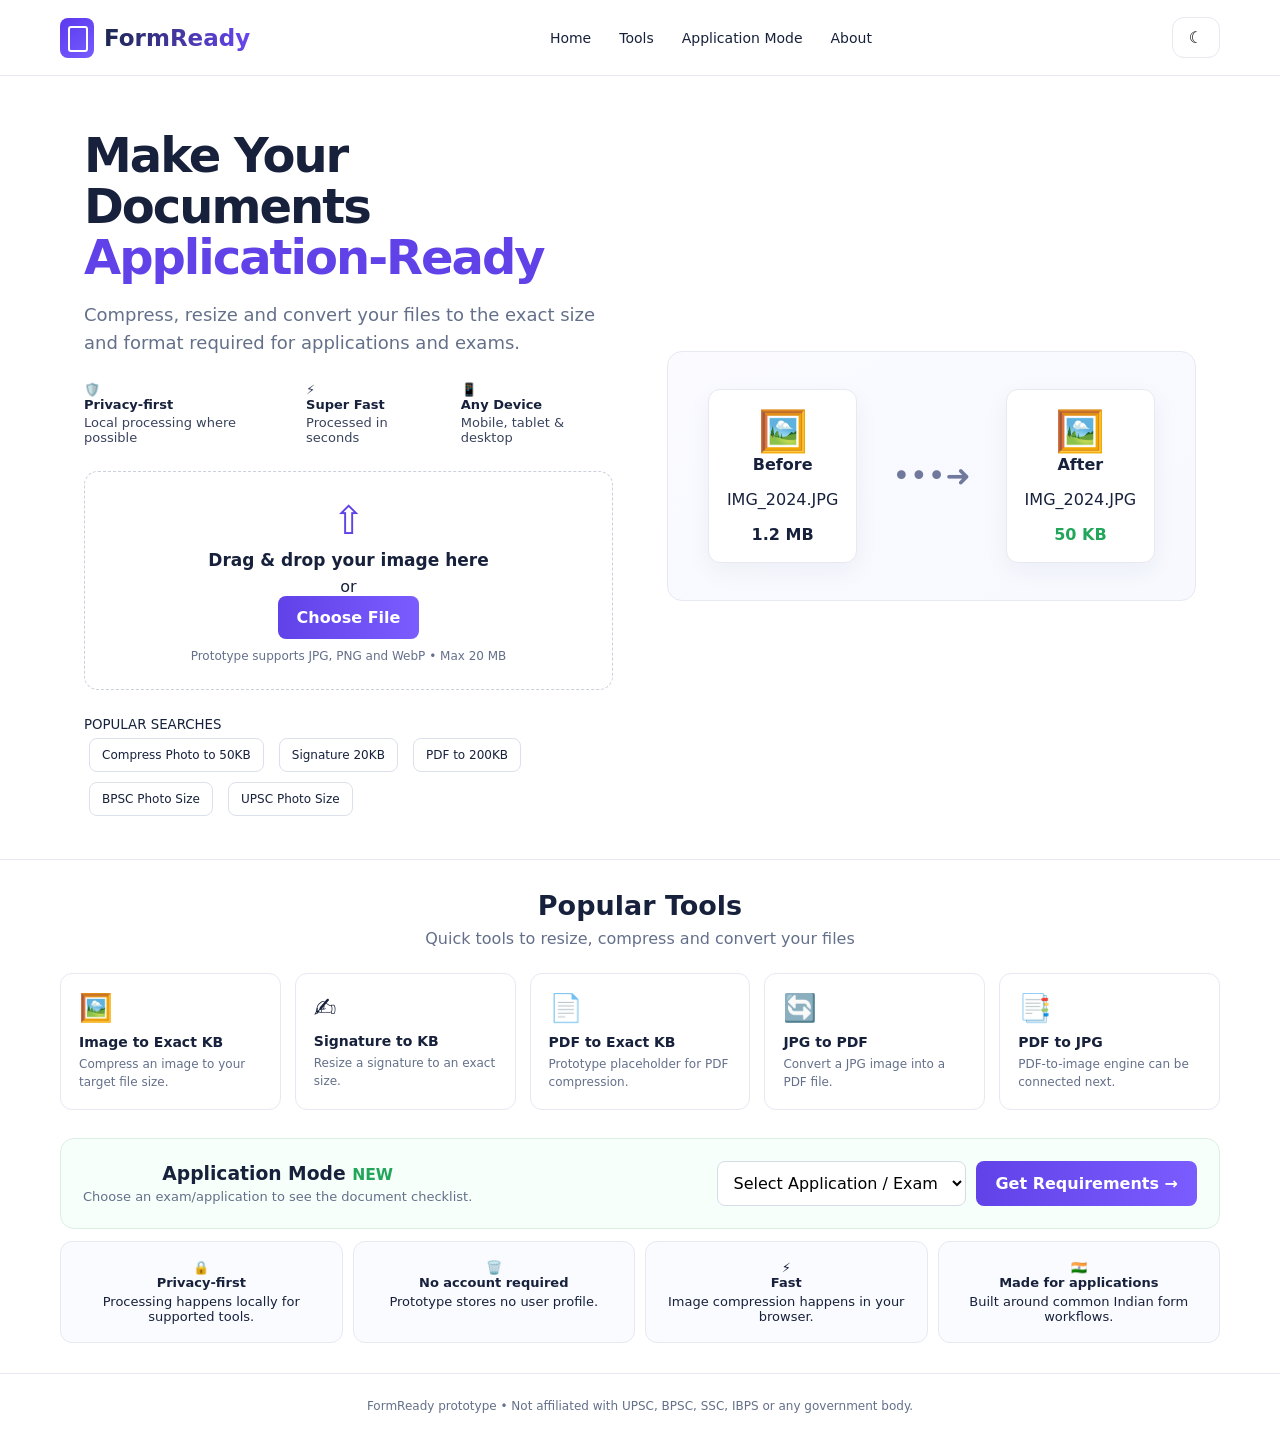
==== index.html @ 553b7aeb "Initial commit: FormReady prototype" ====
<!doctype html>
<html lang="en">
<head>
<meta charset="utf-8">
<meta name="viewport" content="width=device-width,initial-scale=1">
<title>FormReady — Make your documents application-ready</title>
<style>
:root{--ink:#17213b;--muted:#64708a;--line:#e6e9f2;--purple:#6042e8;--purple2:#7a5cff;--green:#21a65a;--bg:#fbfcff}
*{box-sizing:border-box}body{margin:0;font-family:Inter,ui-sans-serif,system-ui,-apple-system,BlinkMacSystemFont,"Segoe UI",sans-serif;color:var(--ink);background:#fff}
button,input,select{font:inherit}.nav{height:76px;border-bottom:1px solid var(--line);display:flex;align-items:center;justify-content:space-between;padding:0 max(24px,calc((100% - 1160px)/2));background:#fff}
.brand{display:flex;align-items:center;gap:10px;font-weight:800;font-size:23px}.logo{width:34px;height:40px;border-radius:8px;background:linear-gradient(145deg,#5c39ed,#765cff);position:relative}.logo:after{content:"";position:absolute;left:8px;top:8px;width:16px;height:22px;border:2px solid white;border-radius:3px}.brand span{background:linear-gradient(90deg,#1d2750,#6945f0);-webkit-background-clip:text;color:transparent}.links{display:flex;gap:28px;align-items:center;font-size:14px}.links a{color:#17213b;text-decoration:none}.pill{border:1px solid var(--line);padding:10px 16px;border-radius:12px;background:#fff}.hero{max-width:1160px;margin:0 auto;padding:54px 24px 38px;display:grid;grid-template-columns:1fr 1fr;gap:54px;align-items:center}
h1{font-size:48px;line-height:1.06;margin:0 0 18px;letter-spacing:-2px}.grad{color:var(--purple)}.lead{font-size:18px;line-height:1.55;color:var(--muted);max-width:560px}.trust{display:flex;gap:22px;margin:26px 0;color:#39435d;font-size:13px}.trust b{display:block;color:#17213b;margin-bottom:3px}.upload{border:1.5px dashed #cbd0df;border-radius:14px;padding:26px;text-align:center;background:#fff;cursor:pointer}.upload.drag{background:#f4f1ff;border-color:var(--purple)}.upload .cloud{font-size:39px;color:var(--purple)}.upload strong{display:block;font-size:17px;margin:7px}.choose,.primary{border:0;background:linear-gradient(90deg,var(--purple),var(--purple2));color:white;padding:12px 19px;border-radius:8px;font-weight:700;cursor:pointer}.small{font-size:12px;color:var(--muted);margin-top:10px}.preview{border:1px solid var(--line);border-radius:15px;padding:28px;background:linear-gradient(145deg,#fafaff,#f7f9ff);min-height:250px;display:flex;align-items:center;justify-content:center;gap:35px}.filebox{background:#fff;border:1px solid var(--line);border-radius:12px;padding:18px;text-align:center;box-shadow:0 8px 24px #1c27500d;min-width:145px}.fileicon{font-size:40px}.arrow{font-size:30px;color:#70799b}.after{color:var(--green);font-weight:800}.searches{margin-top:24px}.searches span{display:inline-block;border:1px solid #dce0eb;border-radius:8px;padding:9px 12px;margin:5px;font-size:12px;background:white;cursor:pointer}.section{border-top:1px solid var(--line);padding:30px 24px}.wrap{max-width:1160px;margin:auto}.center{text-align:center}.center h2{margin:0;font-size:27px}.sub{color:var(--muted);margin:8px 0 25px}.tools{display:grid;grid-template-columns:repeat(5,1fr);gap:14px}.tool{border:1px solid var(--line);border-radius:12px;padding:18px;background:#fff;cursor:pointer;text-align:left}.tool:hover{box-shadow:0 8px 25px #24306010;transform:translateY(-1px)}.toolicon{font-size:27px}.tool h3{font-size:14px;margin:10px 0 6px}.tool p{font-size:12px;color:var(--muted);line-height:1.45;margin:0}.appmode{margin-top:28px;border:1px solid #dcefe3;background:#f6fff9;border-radius:14px;padding:22px;display:flex;align-items:center;justify-content:space-between;gap:20px}.appmode h3{margin:0 0 5px}.appmode p{margin:0;color:var(--muted);font-size:13px}.controls{display:flex;gap:10px}.controls select{padding:11px;border:1px solid #d6dbe8;border-radius:8px;background:white;min-width:220px}.notice{display:none;margin-top:14px;padding:14px;border-radius:10px;background:#eef7ff;color:#24527b;font-size:13px}.benefits{display:grid;grid-template-columns:repeat(4,1fr);gap:10px;margin-top:12px}.benefit{padding:18px;border:1px solid var(--line);border-radius:12px;background:#fafbff;font-size:13px}.benefit b{display:block;margin-bottom:4px}.modal{position:fixed;inset:0;background:#10162b88;display:none;align-items:center;justify-content:center;padding:20px;z-index:5}.modal.open{display:flex}.card{background:white;border-radius:16px;width:min(540px,100%);padding:25px;box-shadow:0 20px 70px #0003}.row{display:flex;gap:10px;align-items:center}.row input{flex:1;padding:11px;border:1px solid #d6dbe8;border-radius:8px}.result{margin-top:18px;padding:16px;background:#f7f8fc;border-radius:10px;display:none}.close{float:right;border:0;background:transparent;font-size:22px;cursor:pointer}.previewImg{max-width:130px;max-height:110px;display:block;margin:0 auto 10px;border-radius:6px}
footer{border-top:1px solid var(--line);padding:25px;text-align:center;color:var(--muted);font-size:12px}
@media(max-width:850px){.links{display:none}.hero{grid-template-columns:1fr;padding-top:35px}h1{font-size:39px}.tools{grid-template-columns:1fr 1fr}.benefits{grid-template-columns:1fr 1fr}.appmode{flex-direction:column;align-items:flex-start}.controls{width:100%}.controls select{flex:1}.trust{flex-wrap:wrap}.preview{display:none}}
@media(max-width:500px){.tools,.benefits{grid-template-columns:1fr}.nav{padding:0 16px}.hero,.section{padding-left:16px;padding-right:16px}.brand{font-size:20px}}
</style>
</head>
<body>
<nav class="nav">
  <div class="brand"><div class="logo"></div><span>FormReady</span></div>
  <div class="links"><a href="#tools">Home</a><a href="#tools">Tools</a><a href="#app">Application Mode</a><a href="#about">About</a></div>
  <button class="pill" onclick="alert('Prototype: theme control can be added here.')">☾</button>
</nav>

<main>
<section class="hero">
  <div>
    <h1>Make Your Documents<br><span class="grad">Application-Ready</span></h1>
    <p class="lead">Compress, resize and convert your files to the exact size and format required for applications and exams.</p>
    <div class="trust">
      <div>🛡️ <b>Privacy-first</b>Local processing where possible</div>
      <div>⚡ <b>Super Fast</b>Processed in seconds</div>
      <div>📱 <b>Any Device</b>Mobile, tablet & desktop</div>
    </div>
    <div class="upload" id="drop">
      <div class="cloud">⇧</div>
      <strong>Drag & drop your image here</strong>
      <div>or</div>
      <button class="choose" type="button" onclick="document.getElementById('file').click()">Choose File</button>
      <input id="file" type="file" accept="image/jpeg,image/png,image/webp" hidden>
      <div class="small">Prototype supports JPG, PNG and WebP • Max 20 MB</div>
    </div>
    <div class="searches">
      <small>POPULAR SEARCHES</small><br>
      <span onclick="openTool('image')">Compress Photo to 50KB</span>
      <span onclick="openTool('signature')">Signature 20KB</span>
      <span onclick="openTool('pdf')">PDF to 200KB</span>
      <span onclick="showApp('BPSC')">BPSC Photo Size</span>
      <span onclick="showApp('UPSC')">UPSC Photo Size</span>
    </div>
  </div>
  <div class="preview">
    <div class="filebox"><div class="fileicon">🖼️</div><b>Before</b><p>IMG_2024.JPG</p><strong>1.2 MB</strong></div>
    <div class="arrow">•••➜</div>
    <div class="filebox"><div class="fileicon">🖼️</div><b>After</b><p>IMG_2024.JPG</p><strong class="after">50 KB</strong></div>
  </div>
</section>

<section class="section" id="tools">
<div class="wrap center">
  <h2>Popular Tools</h2><p class="sub">Quick tools to resize, compress and convert your files</p>
  <div class="tools">
    <div class="tool" onclick="openTool('image')"><div class="toolicon">🖼️</div><h3>Image to Exact KB</h3><p>Compress an image to your target file size.</p></div>
    <div class="tool" onclick="openTool('signature')"><div class="toolicon">✍️</div><h3>Signature to KB</h3><p>Resize a signature to an exact size.</p></div>
    <div class="tool" onclick="openTool('pdf')"><div class="toolicon">📄</div><h3>PDF to Exact KB</h3><p>Prototype placeholder for PDF compression.</p></div>
    <div class="tool" onclick="openTool('jpgpdf')"><div class="toolicon">🔄</div><h3>JPG to PDF</h3><p>Convert a JPG image into a PDF file.</p></div>
    <div class="tool" onclick="openTool('pdfjpg')"><div class="toolicon">📑</div><h3>PDF to JPG</h3><p>PDF-to-image engine can be connected next.</p></div>
  </div>

  <div class="appmode" id="app">
    <div><h3>Application Mode <small style="color:#21a65a">NEW</small></h3><p>Choose an exam/application to see the document checklist.</p></div>
    <div class="controls"><select id="exam"><option value="">Select Application / Exam</option><option>BPSC</option><option>UPSC</option><option>SSC</option><option>IBPS</option><option>Railway</option></select><button class="primary" onclick="showApp(document.getElementById('exam').value)">Get Requirements →</button></div>
  </div>
  <div id="notice" class="notice"></div>
  <div class="benefits" id="about">
    <div class="benefit">🔒 <b>Privacy-first</b>Processing happens locally for supported tools.</div>
    <div class="benefit">🗑️ <b>No account required</b>Prototype stores no user profile.</div>
    <div class="benefit">⚡ <b>Fast</b>Image compression happens in your browser.</div>
    <div class="benefit">🇮🇳 <b>Made for applications</b>Built around common Indian form workflows.</div>
  </div>
</div>
</section>
</main>
<footer>FormReady prototype • Not affiliated with UPSC, BPSC, SSC, IBPS or any government body.</footer>

<div class="modal" id="modal">
 <div class="card">
  <button class="close" onclick="closeModal()">×</button>
  <h2 id="modalTitle">Image to Exact KB</h2>
  <p class="sub" id="modalDesc">Upload an image and choose the maximum target size.</p>
  <input id="modalFile" type="file" accept="image/jpeg,image/png,image/webp">
  <div id="imageControls" style="margin-top:16px">
    <div class="row"><label>Target KB</label><input id="targetKb" type="number" min="5" max="5000" value="50"><button class="primary" onclick="compressImage()">Compress</button></div>
  </div>
  <div id="pdfControls" style="display:none;margin-top:16px"><button class="primary" onclick="makePdf()">Convert to PDF</button></div>
  <div id="toolResult" class="result"></div>
 </div>
</div>

<script>
let currentTool='image', sourceFile=null;
const modal=document.getElementById('modal'), result=document.getElementById('toolResult');

function openTool(type){
 currentTool=type; result.style.display='none';
 const title={image:'Image to Exact KB',signature:'Signature to KB',pdf:'PDF to Exact KB',jpgpdf:'JPG to PDF',pdfjpg:'PDF to JPG'}[type];
 document.getElementById('modalTitle').textContent=title;
 document.getElementById('modalFile').accept=(type==='image'||type==='signature'||type==='jpgpdf')?'image/jpeg,image/png,image/webp':'application/pdf';
 document.getElementById('imageControls').style.display=(type==='image'||type==='signature')?'block':'none';
 document.getElementById('pdfControls').style.display=type==='jpgpdf'?'block':'none';
 document.getElementById('modalDesc').textContent =
 type==='image'||type==='signature'?'Upload an image and choose the target maximum size.':
 type==='jpgpdf'?'Upload a JPG/PNG image to create a PDF.':
 type==='pdf'?'PDF compression is the next engine to connect in this prototype.':
 'PDF-to-JPG conversion is the next engine to connect in this prototype.';
 modal.classList.add('open');
}
function closeModal(){modal.classList.remove('open')}
document.getElementById('modalFile').addEventListener('change',e=>sourceFile=e.target.files[0]);

async function compressImage(){
 if(!sourceFile){alert('Choose an image first.');return}
 const target=Number(document.getElementById('targetKb').value)*1024;
 if(!target || target<5120){alert('Choose a target of at least 5 KB.');return}
 const img=new Image();
 img.onload=async()=>{
   let maxW=Math.min(img.naturalWidth,2500), maxH=Math.min(img.naturalHeight,2500);
   let canvas=document.createElement('canvas'),ctx=canvas.getContext('2d');
   canvas.width=maxW;canvas.height=Math.round(img.naturalHeight*(maxW/img.naturalWidth));
   ctx.drawImage(img,0,0,canvas.width,canvas.height);
   let lo=0.05,hi=0.98,best=null;
   for(let i=0;i<14;i++){
     const q=(lo+hi)/2;
     const blob=await new Promise(r=>canvas.toBlob(r,'image/jpeg',q));
     if(blob.size<=target){best=blob;lo=q}else hi=q;
   }
   if(!best){
     while(canvas.width>300 && !best){
       canvas.width=Math.round(canvas.width*.85); canvas.height=Math.round(canvas.height*.85);
       ctx.drawImage(img,0,0,canvas.width,canvas.height);
       const blob=await new Promise(r=>canvas.toBlob(r,'image/jpeg',0.55));
       if(blob.size<=target) best=blob;
     }
   }
   if(!best){alert('Target is too small for this image. Try a larger target.');return}
   const url=URL.createObjectURL(best);
   result.style.display='block';
   result.innerHTML='<img class="previewImg" src="'+url+'"><b>✅ Ready: '+(best.size/1024).toFixed(1)+' KB</b><br><a class="choose" style="display:inline-block;margin-top:12px;text-decoration:none" download="formready-'+Math.round(best.size/1024)+'kb.jpg" href="'+url+'">Download JPG</a>';
 };
 img.src=URL.createObjectURL(sourceFile);
}

function jpgToPdfBytes(jpegBytes,w,h){
 const enc=new TextEncoder(), objects=[];
 const add=s=>{objects.push(enc.encode(s));return objects.length};
 const content=`q\\n${w} 0 0 ${h} 0 0 cm\\n/Im0 Do\\nQ`;
 const o1=add('<< /Type /Catalog /Pages 2 0 R >>');
 const o2=add('<< /Type /Pages /Kids [3 0 R] /Count 1 >>');
 const o3=add(`<< /Type /Page /Parent 2 0 R /MediaBox [0 0 ${w} ${h}] /Resources << /XObject << /Im0 4 0 R >> >> /Contents 5 0 R >>`);
 objects.push(enc.encode(`<< /Type /XObject /Subtype /Image /Width ${w} /Height ${h} /ColorSpace /DeviceRGB /BitsPerComponent 8 /Filter /DCTDecode /Length ${jpegBytes.length} >>\\nstream\\n`));
 const imageObjIndex=objects.length; objects.push(jpegBytes); objects.push(enc.encode('\\nendstream'));
 const contentIndex=objects.length+1; add(`<< /Length ${content.length} >>\\nstream\\n${content}\\nendstream`);
 let pdf=enc.encode('%PDF-1.4\\n%\\xFF\\xFF\\xFF\\xFF\\n'), offsets=[0];
 const full=[];
 function push(u){const old=pdf.length; const n=new Uint8Array(pdf.length+u.length);n.set(pdf);n.set(u,pdf.length);pdf=n;return old}
 // rebuild correctly with object numbers
 const objs=[
  [1,objects[0]],
  [2,objects[1]],
  [3,objects[2]],
 ];
 let imgHead=objects[3], imgData=objects[4];
 objs.push([4,concat(imgHead,imgData,enc.encode('\\nendstream'))]);
 objs.push([5,objects[5]]);
 offsets=[0];
 for(const [num,data] of objs){offsets[num]=pdf.length; pdf=concat(pdf,enc.encode(`${num} 0 obj\\n`),data,enc.encode('\\nendobj\\n'))}
 const xref=pdf.length; pdf=concat(pdf,enc.encode(`xref\\n0 6\\n0000000000 65535 f \\n${offsets.slice(1).map(x=>String(x).padStart(10,'0')+' 00000 n ').join('\\n')}\\ntrailer\\n<< /Size 6 /Root 1 0 R >>\\nstartxref\\n${xref}\\n%%EOF`));
 return pdf;
}
function concat(...arrs){let n=arrs.reduce((a,b)=>a+b.length,0),out=new Uint8Array(n),p=0;for(const a of arrs){out.set(a,p);p+=a.length}return out}

async function makePdf(){
 if(!sourceFile){alert('Choose an image first.');return}
 const img=new Image();img.onload=async()=>{
   const c=document.createElement('canvas'),scale=Math.min(1600/img.naturalWidth,1600/img.naturalHeight,1);
   c.width=Math.round(img.naturalWidth*scale);c.height=Math.round(img.naturalHeight*scale);
   c.getContext('2d').drawImage(img,0,0,c.width,c.height);
   const blob=await new Promise(r=>c.toBlob(r,'image/jpeg',.88)); const bytes=new Uint8Array(await blob.arrayBuffer());
   const pdf=jpgToPdfBytes(bytes,c.width,c.height),url=URL.createObjectURL(new Blob([pdf],{type:'application/pdf'}));
   result.style.display='block';result.innerHTML='<b>✅ PDF created</b><br><a class="choose" style="display:inline-block;margin-top:12px;text-decoration:none" download="formready-document.pdf" href="'+url+'">Download PDF</a>';
 };img.src=URL.createObjectURL(sourceFile);
}

document.getElementById('file').addEventListener('change',e=>{if(e.target.files[0]){sourceFile=e.target.files[0];openTool('image');document.getElementById('modalFile').files=e.target.files}});
const drop=document.getElementById('drop');
drop.addEventListener('dragover',e=>{e.preventDefault();drop.classList.add('drag')});
drop.addEventListener('dragleave',()=>drop.classList.remove('drag'));
drop.addEventListener('drop',e=>{e.preventDefault();drop.classList.remove('drag');const f=e.dataTransfer.files[0];if(f){sourceFile=f;openTool('image')}});

function showApp(name){
 if(!name){alert('Select an application first.');return}
 const data={
  BPSC:'BPSC selected. This prototype will show current photo/signature/document requirements here after they are verified from the latest official notification.',
  UPSC:'UPSC selected. This prototype will show current photo/signature/document requirements here after they are verified from the latest official notification.',
  SSC:'SSC selected. Current requirements will be displayed here from the relevant notification.',
  IBPS:'IBPS selected. Current requirements will be displayed here from the relevant notification.',
  Railway:'Railway selected. Current requirements will be displayed here from the relevant notification.'
 };
 const n=document.getElementById('notice');n.textContent=data[name]||'Select an application.';n.style.display='block';document.getElementById('app').scrollIntoView({behavior:'smooth'});
}
</script>
</body>
</html>
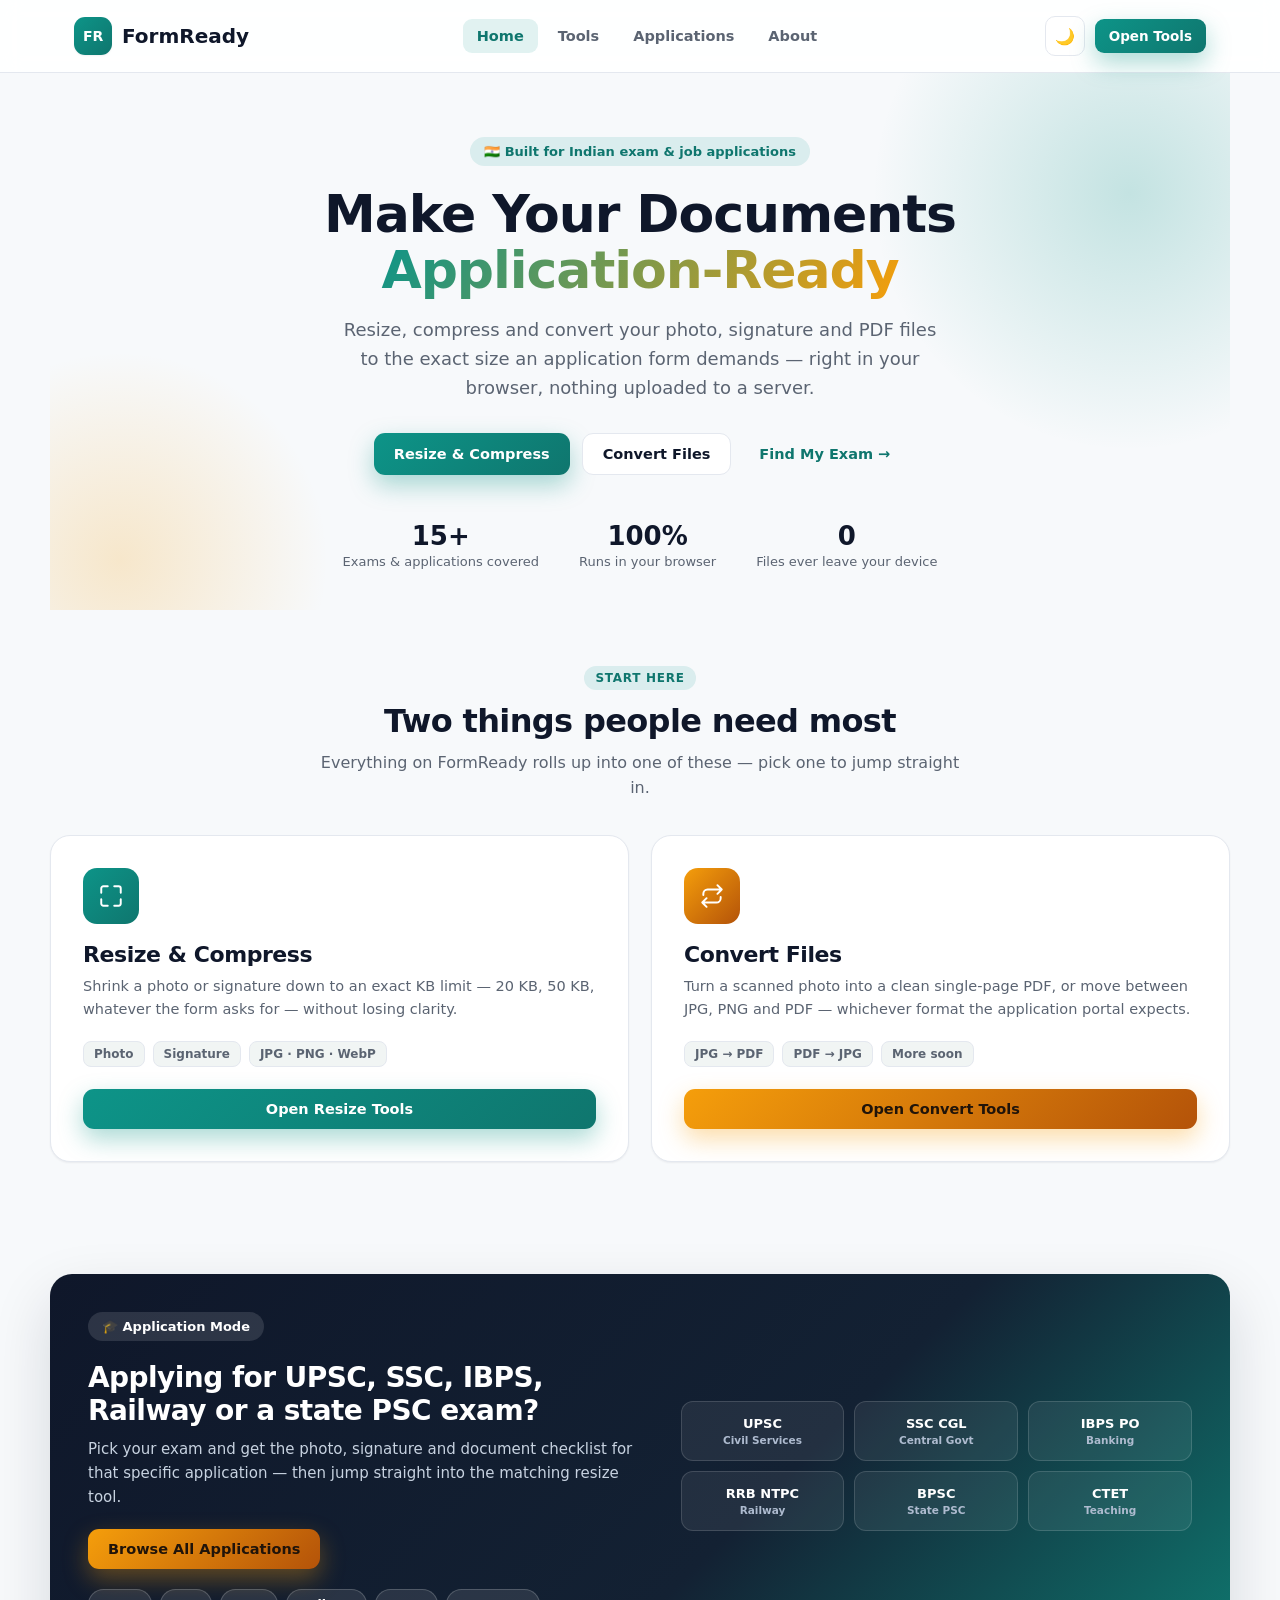
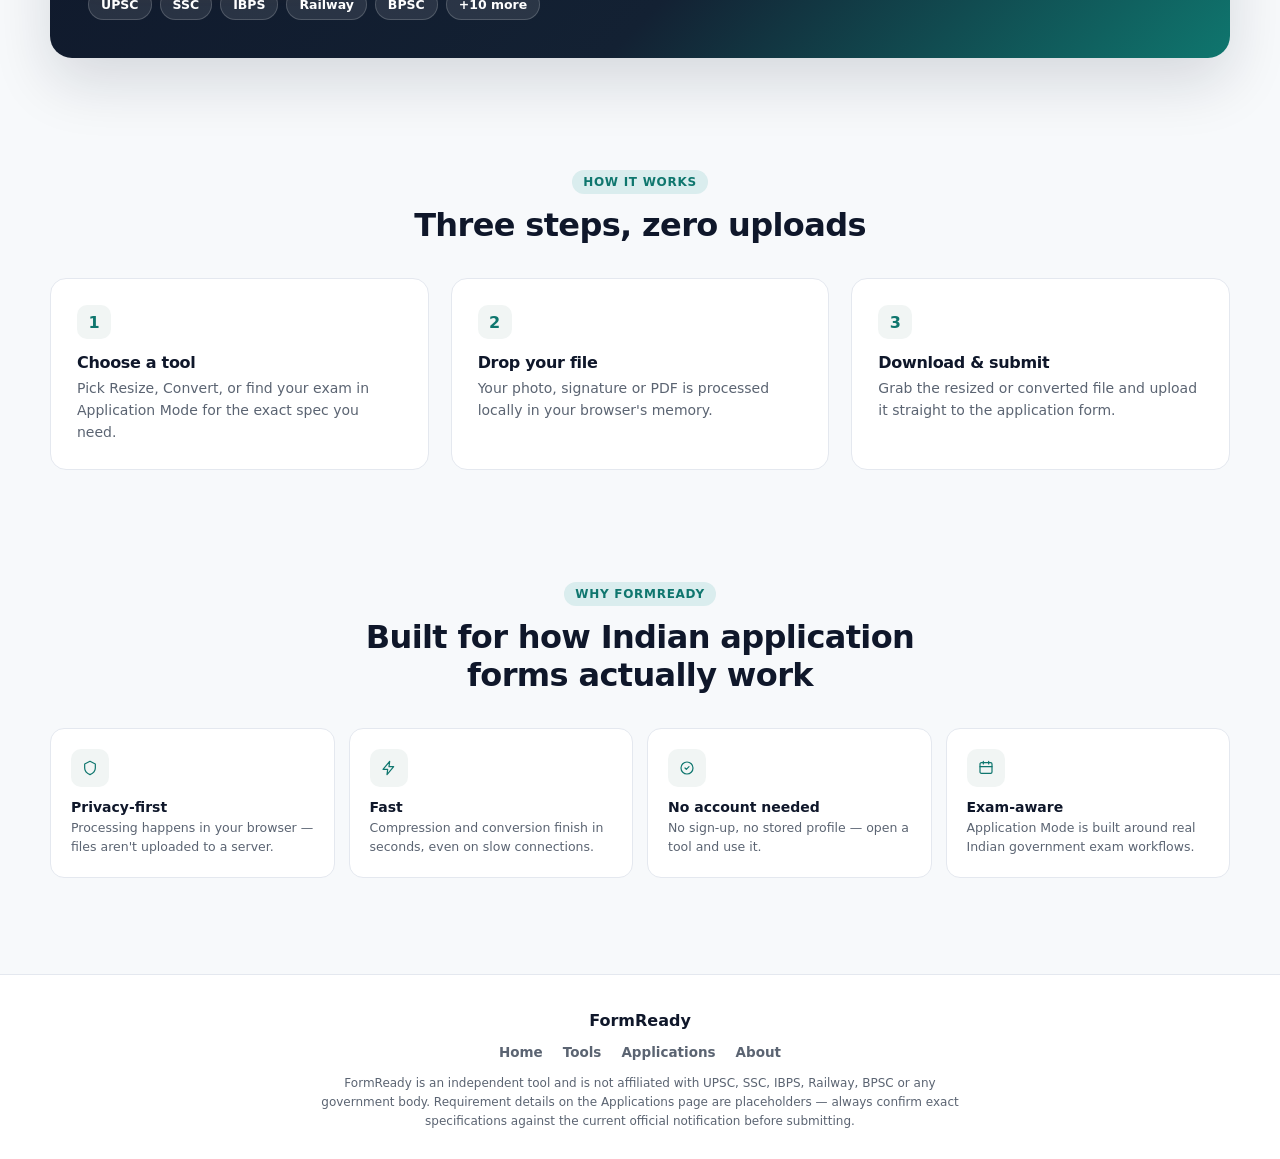
==== commit 93c341d5: "Redesign FormReady as a 4-page site with a teal/amber design system - Split into index.html, tools.h" ====
--- a/index.html
+++ b/index.html
@@ -3,211 +3,148 @@
 <head>
 <meta charset="utf-8">
 <meta name="viewport" content="width=device-width,initial-scale=1">
-<title>FormReady — Make your documents application-ready</title>
-<style>
-:root{--ink:#17213b;--muted:#64708a;--line:#e6e9f2;--purple:#6042e8;--purple2:#7a5cff;--green:#21a65a;--bg:#fbfcff}
-*{box-sizing:border-box}body{margin:0;font-family:Inter,ui-sans-serif,system-ui,-apple-system,BlinkMacSystemFont,"Segoe UI",sans-serif;color:var(--ink);background:#fff}
-button,input,select{font:inherit}.nav{height:76px;border-bottom:1px solid var(--line);display:flex;align-items:center;justify-content:space-between;padding:0 max(24px,calc((100% - 1160px)/2));background:#fff}
-.brand{display:flex;align-items:center;gap:10px;font-weight:800;font-size:23px}.logo{width:34px;height:40px;border-radius:8px;background:linear-gradient(145deg,#5c39ed,#765cff);position:relative}.logo:after{content:"";position:absolute;left:8px;top:8px;width:16px;height:22px;border:2px solid white;border-radius:3px}.brand span{background:linear-gradient(90deg,#1d2750,#6945f0);-webkit-background-clip:text;color:transparent}.links{display:flex;gap:28px;align-items:center;font-size:14px}.links a{color:#17213b;text-decoration:none}.pill{border:1px solid var(--line);padding:10px 16px;border-radius:12px;background:#fff}.hero{max-width:1160px;margin:0 auto;padding:54px 24px 38px;display:grid;grid-template-columns:1fr 1fr;gap:54px;align-items:center}
-h1{font-size:48px;line-height:1.06;margin:0 0 18px;letter-spacing:-2px}.grad{color:var(--purple)}.lead{font-size:18px;line-height:1.55;color:var(--muted);max-width:560px}.trust{display:flex;gap:22px;margin:26px 0;color:#39435d;font-size:13px}.trust b{display:block;color:#17213b;margin-bottom:3px}.upload{border:1.5px dashed #cbd0df;border-radius:14px;padding:26px;text-align:center;background:#fff;cursor:pointer}.upload.drag{background:#f4f1ff;border-color:var(--purple)}.upload .cloud{font-size:39px;color:var(--purple)}.upload strong{display:block;font-size:17px;margin:7px}.choose,.primary{border:0;background:linear-gradient(90deg,var(--purple),var(--purple2));color:white;padding:12px 19px;border-radius:8px;font-weight:700;cursor:pointer}.small{font-size:12px;color:var(--muted);margin-top:10px}.preview{border:1px solid var(--line);border-radius:15px;padding:28px;background:linear-gradient(145deg,#fafaff,#f7f9ff);min-height:250px;display:flex;align-items:center;justify-content:center;gap:35px}.filebox{background:#fff;border:1px solid var(--line);border-radius:12px;padding:18px;text-align:center;box-shadow:0 8px 24px #1c27500d;min-width:145px}.fileicon{font-size:40px}.arrow{font-size:30px;color:#70799b}.after{color:var(--green);font-weight:800}.searches{margin-top:24px}.searches span{display:inline-block;border:1px solid #dce0eb;border-radius:8px;padding:9px 12px;margin:5px;font-size:12px;background:white;cursor:pointer}.section{border-top:1px solid var(--line);padding:30px 24px}.wrap{max-width:1160px;margin:auto}.center{text-align:center}.center h2{margin:0;font-size:27px}.sub{color:var(--muted);margin:8px 0 25px}.tools{display:grid;grid-template-columns:repeat(5,1fr);gap:14px}.tool{border:1px solid var(--line);border-radius:12px;padding:18px;background:#fff;cursor:pointer;text-align:left}.tool:hover{box-shadow:0 8px 25px #24306010;transform:translateY(-1px)}.toolicon{font-size:27px}.tool h3{font-size:14px;margin:10px 0 6px}.tool p{font-size:12px;color:var(--muted);line-height:1.45;margin:0}.appmode{margin-top:28px;border:1px solid #dcefe3;background:#f6fff9;border-radius:14px;padding:22px;display:flex;align-items:center;justify-content:space-between;gap:20px}.appmode h3{margin:0 0 5px}.appmode p{margin:0;color:var(--muted);font-size:13px}.controls{display:flex;gap:10px}.controls select{padding:11px;border:1px solid #d6dbe8;border-radius:8px;background:white;min-width:220px}.notice{display:none;margin-top:14px;padding:14px;border-radius:10px;background:#eef7ff;color:#24527b;font-size:13px}.benefits{display:grid;grid-template-columns:repeat(4,1fr);gap:10px;margin-top:12px}.benefit{padding:18px;border:1px solid var(--line);border-radius:12px;background:#fafbff;font-size:13px}.benefit b{display:block;margin-bottom:4px}.modal{position:fixed;inset:0;background:#10162b88;display:none;align-items:center;justify-content:center;padding:20px;z-index:5}.modal.open{display:flex}.card{background:white;border-radius:16px;width:min(540px,100%);padding:25px;box-shadow:0 20px 70px #0003}.row{display:flex;gap:10px;align-items:center}.row input{flex:1;padding:11px;border:1px solid #d6dbe8;border-radius:8px}.result{margin-top:18px;padding:16px;background:#f7f8fc;border-radius:10px;display:none}.close{float:right;border:0;background:transparent;font-size:22px;cursor:pointer}.previewImg{max-width:130px;max-height:110px;display:block;margin:0 auto 10px;border-radius:6px}
-footer{border-top:1px solid var(--line);padding:25px;text-align:center;color:var(--muted);font-size:12px}
-@media(max-width:850px){.links{display:none}.hero{grid-template-columns:1fr;padding-top:35px}h1{font-size:39px}.tools{grid-template-columns:1fr 1fr}.benefits{grid-template-columns:1fr 1fr}.appmode{flex-direction:column;align-items:flex-start}.controls{width:100%}.controls select{flex:1}.trust{flex-wrap:wrap}.preview{display:none}}
-@media(max-width:500px){.tools,.benefits{grid-template-columns:1fr}.nav{padding:0 16px}.hero,.section{padding-left:16px;padding-right:16px}.brand{font-size:20px}}
-</style>
+<title>FormReady — Resize, Compress & Convert Documents for Applications</title>
+<link rel="stylesheet" href="styles.css">
 </head>
 <body>
-<nav class="nav">
-  <div class="brand"><div class="logo"></div><span>FormReady</span></div>
-  <div class="links"><a href="#tools">Home</a><a href="#tools">Tools</a><a href="#app">Application Mode</a><a href="#about">About</a></div>
-  <button class="pill" onclick="alert('Prototype: theme control can be added here.')">☾</button>
-</nav>
+
+<header class="site-header">
+  <div class="header-inner">
+    <a href="index.html" class="brand"><span class="brand-mark">FR</span>FormReady</a>
+    <nav class="main-nav" id="mainNav">
+      <a href="index.html" aria-current="page">Home</a>
+      <a href="tools.html">Tools</a>
+      <a href="applications.html">Applications</a>
+      <a href="about.html">About</a>
+    </nav>
+    <div class="header-actions">
+      <button class="icon-btn" id="themeToggle" aria-label="Toggle dark mode">🌙</button>
+      <a href="tools.html" class="btn btn-primary btn-sm">Open Tools</a>
+      <button class="icon-btn nav-toggle" id="navToggle" aria-label="Menu">☰</button>
+    </div>
+  </div>
+</header>
 
 <main>
-<section class="hero">
-  <div>
-    <h1>Make Your Documents<br><span class="grad">Application-Ready</span></h1>
-    <p class="lead">Compress, resize and convert your files to the exact size and format required for applications and exams.</p>
-    <div class="trust">
-      <div>🛡️ <b>Privacy-first</b>Local processing where possible</div>
-      <div>⚡ <b>Super Fast</b>Processed in seconds</div>
-      <div>📱 <b>Any Device</b>Mobile, tablet & desktop</div>
+  <section class="hero wrap">
+    <div class="hero-inner">
+      <span class="eyebrow">🇮🇳 Built for Indian exam & job applications</span>
+      <h1>Make Your Documents<br><span class="grad">Application-Ready</span></h1>
+      <p class="lead">Resize, compress and convert your photo, signature and PDF files to the exact size an application form demands — right in your browser, nothing uploaded to a server.</p>
+      <div class="hero-cta">
+        <a href="tools.html" class="btn btn-primary">Resize & Compress</a>
+        <a href="tools.html#convert" class="btn btn-outline">Convert Files</a>
+        <a href="applications.html" class="btn btn-ghost">Find My Exam →</a>
+      </div>
+      <div class="stat-row">
+        <div class="stat"><b>15+</b><span>Exams & applications covered</span></div>
+        <div class="stat"><b>100%</b><span>Runs in your browser</span></div>
+        <div class="stat"><b>0</b><span>Files ever leave your device</span></div>
+      </div>
     </div>
-    <div class="upload" id="drop">
-      <div class="cloud">⇧</div>
-      <strong>Drag & drop your image here</strong>
-      <div>or</div>
-      <button class="choose" type="button" onclick="document.getElementById('file').click()">Choose File</button>
-      <input id="file" type="file" accept="image/jpeg,image/png,image/webp" hidden>
-      <div class="small">Prototype supports JPG, PNG and WebP • Max 20 MB</div>
+  </section>
+
+  <section class="section wrap">
+    <div class="section-head">
+      <span class="tag">Start here</span>
+      <h2>Two things people need most</h2>
+      <p>Everything on FormReady rolls up into one of these — pick one to jump straight in.</p>
     </div>
-    <div class="searches">
-      <small>POPULAR SEARCHES</small><br>
-      <span onclick="openTool('image')">Compress Photo to 50KB</span>
-      <span onclick="openTool('signature')">Signature 20KB</span>
-      <span onclick="openTool('pdf')">PDF to 200KB</span>
-      <span onclick="showApp('BPSC')">BPSC Photo Size</span>
-      <span onclick="showApp('UPSC')">UPSC Photo Size</span>
+    <div class="option-grid">
+      <div class="option-card resize">
+        <div class="opt-icon">
+          <svg class="icon" viewBox="0 0 24 24" width="26" height="26"><path d="M9 3H5a2 2 0 0 0-2 2v4M15 3h4a2 2 0 0 1 2 2v4M9 21H5a2 2 0 0 1-2-2v-4M15 21h4a2 2 0 0 0 2-2v-4"/></svg>
+        </div>
+        <h3>Resize &amp; Compress</h3>
+        <p>Shrink a photo or signature down to an exact KB limit — 20 KB, 50 KB, whatever the form asks for — without losing clarity.</p>
+        <div class="chips"><span>Photo</span><span>Signature</span><span>JPG · PNG · WebP</span></div>
+        <button class="btn btn-primary btn-block" onclick="location.href='tools.html'">Open Resize Tools</button>
+      </div>
+      <div class="option-card convert">
+        <div class="opt-icon">
+          <svg class="icon" viewBox="0 0 24 24" width="26" height="26"><path d="M17 2l4 4-4 4M21 6H8a4 4 0 0 0-4 4v1M7 22l-4-4 4-4M3 18h13a4 4 0 0 0 4-4v-1"/></svg>
+        </div>
+        <h3>Convert Files</h3>
+        <p>Turn a scanned photo into a clean single-page PDF, or move between JPG, PNG and PDF — whichever format the application portal expects.</p>
+        <div class="chips"><span>JPG → PDF</span><span>PDF → JPG</span><span>More soon</span></div>
+        <button class="btn btn-accent btn-block" onclick="location.href='tools.html#convert'">Open Convert Tools</button>
+      </div>
     </div>
+  </section>
+
+  <section class="section wrap">
+    <div class="appmode-banner">
+      <div>
+        <span class="eyebrow" style="background:rgba(255,255,255,.12);color:#fff">🎓 Application Mode</span>
+        <h2>Applying for UPSC, SSC, IBPS, Railway or a state PSC exam?</h2>
+        <p>Pick your exam and get the photo, signature and document checklist for that specific application — then jump straight into the matching resize tool.</p>
+        <div class="hero-cta" style="justify-content:flex-start">
+          <a href="applications.html" class="btn btn-accent">Browse All Applications</a>
+        </div>
+        <div class="exam-chip-row">
+          <span class="exam-chip">UPSC</span><span class="exam-chip">SSC</span><span class="exam-chip">IBPS</span><span class="exam-chip">Railway</span><span class="exam-chip">BPSC</span><span class="exam-chip">+10 more</span>
+        </div>
+      </div>
+      <div class="appmode-grid">
+        <a class="mini" href="applications.html">UPSC<small>Civil Services</small></a>
+        <a class="mini" href="applications.html">SSC CGL<small>Central Govt</small></a>
+        <a class="mini" href="applications.html">IBPS PO<small>Banking</small></a>
+        <a class="mini" href="applications.html">RRB NTPC<small>Railway</small></a>
+        <a class="mini" href="applications.html">BPSC<small>State PSC</small></a>
+        <a class="mini" href="applications.html">CTET<small>Teaching</small></a>
+      </div>
+    </div>
+  </section>
+
+  <section class="section wrap">
+    <div class="section-head">
+      <span class="tag">How it works</span>
+      <h2>Three steps, zero uploads</h2>
+    </div>
+    <div class="steps">
+      <div class="step"><div class="num">1</div><h3>Choose a tool</h3><p>Pick Resize, Convert, or find your exam in Application Mode for the exact spec you need.</p></div>
+      <div class="step"><div class="num">2</div><h3>Drop your file</h3><p>Your photo, signature or PDF is processed locally in your browser's memory.</p></div>
+      <div class="step"><div class="num">3</div><h3>Download & submit</h3><p>Grab the resized or converted file and upload it straight to the application form.</p></div>
+    </div>
+  </section>
+
+  <section class="section wrap">
+    <div class="section-head">
+      <span class="tag">Why FormReady</span>
+      <h2>Built for how Indian application forms actually work</h2>
+    </div>
+    <div class="benefit-grid">
+      <div class="benefit"><div class="bicon"><svg class="icon" viewBox="0 0 24 24" width="18" height="18"><path d="M12 2l8 4v6c0 5-3.5 8-8 10-4.5-2-8-5-8-10V6l8-4z"/></svg></div><b>Privacy-first</b><p>Processing happens in your browser — files aren't uploaded to a server.</p></div>
+      <div class="benefit"><div class="bicon"><svg class="icon" viewBox="0 0 24 24" width="18" height="18"><path d="M13 2 3 14h7l-1 8 10-12h-7l1-8z"/></svg></div><b>Fast</b><p>Compression and conversion finish in seconds, even on slow connections.</p></div>
+      <div class="benefit"><div class="bicon"><svg class="icon" viewBox="0 0 24 24" width="18" height="18"><circle cx="12" cy="12" r="9"/><path d="M9 12l2 2 4-4"/></svg></div><b>No account needed</b><p>No sign-up, no stored profile — open a tool and use it.</p></div>
+      <div class="benefit"><div class="bicon"><svg class="icon" viewBox="0 0 24 24" width="18" height="18"><rect x="3" y="4" width="18" height="16" rx="2"/><path d="M8 2v4M16 2v4M3 10h18"/></svg></div><b>Exam-aware</b><p>Application Mode is built around real Indian government exam workflows.</p></div>
+    </div>
+  </section>
+</main>
+
+<footer class="site-footer">
+  <div class="wrap footer-inner">
+    <div class="footer-brand">FormReady</div>
+    <nav class="footer-links">
+      <a href="index.html">Home</a><a href="tools.html">Tools</a><a href="applications.html">Applications</a><a href="about.html">About</a>
+    </nav>
+    <p class="disclaimer">FormReady is an independent tool and is not affiliated with UPSC, SSC, IBPS, Railway, BPSC or any government body. Requirement details on the Applications page are placeholders — always confirm exact specifications against the current official notification before submitting.</p>
   </div>
-  <div class="preview">
-    <div class="filebox"><div class="fileicon">🖼️</div><b>Before</b><p>IMG_2024.JPG</p><strong>1.2 MB</strong></div>
-    <div class="arrow">•••➜</div>
-    <div class="filebox"><div class="fileicon">🖼️</div><b>After</b><p>IMG_2024.JPG</p><strong class="after">50 KB</strong></div>
-  </div>
-</section>
+</footer>
 
-<section class="section" id="tools">
-<div class="wrap center">
-  <h2>Popular Tools</h2><p class="sub">Quick tools to resize, compress and convert your files</p>
-  <div class="tools">
-    <div class="tool" onclick="openTool('image')"><div class="toolicon">🖼️</div><h3>Image to Exact KB</h3><p>Compress an image to your target file size.</p></div>
-    <div class="tool" onclick="openTool('signature')"><div class="toolicon">✍️</div><h3>Signature to KB</h3><p>Resize a signature to an exact size.</p></div>
-    <div class="tool" onclick="openTool('pdf')"><div class="toolicon">📄</div><h3>PDF to Exact KB</h3><p>Prototype placeholder for PDF compression.</p></div>
-    <div class="tool" onclick="openTool('jpgpdf')"><div class="toolicon">🔄</div><h3>JPG to PDF</h3><p>Convert a JPG image into a PDF file.</p></div>
-    <div class="tool" onclick="openTool('pdfjpg')"><div class="toolicon">📑</div><h3>PDF to JPG</h3><p>PDF-to-image engine can be connected next.</p></div>
-  </div>
-
-  <div class="appmode" id="app">
-    <div><h3>Application Mode <small style="color:#21a65a">NEW</small></h3><p>Choose an exam/application to see the document checklist.</p></div>
-    <div class="controls"><select id="exam"><option value="">Select Application / Exam</option><option>BPSC</option><option>UPSC</option><option>SSC</option><option>IBPS</option><option>Railway</option></select><button class="primary" onclick="showApp(document.getElementById('exam').value)">Get Requirements →</button></div>
-  </div>
-  <div id="notice" class="notice"></div>
-  <div class="benefits" id="about">
-    <div class="benefit">🔒 <b>Privacy-first</b>Processing happens locally for supported tools.</div>
-    <div class="benefit">🗑️ <b>No account required</b>Prototype stores no user profile.</div>
-    <div class="benefit">⚡ <b>Fast</b>Image compression happens in your browser.</div>
-    <div class="benefit">🇮🇳 <b>Made for applications</b>Built around common Indian form workflows.</div>
+<div class="modal" id="modal">
+  <div class="card-modal">
+    <div class="modal-top"><h2 id="modalTitle">Image to Exact KB</h2><button class="close" onclick="closeModal()">×</button></div>
+    <p class="modal-sub" id="modalDesc">Upload an image and choose the maximum target size.</p>
+    <input id="modalFile" type="file" accept="image/jpeg,image/png,image/webp">
+    <div id="imageControls" style="margin-top:6px">
+      <div class="row"><label>Target KB</label><input id="targetKb" type="number" min="5" max="5000" value="50"><button class="btn btn-primary btn-sm" onclick="compressImage()">Compress</button></div>
+    </div>
+    <div id="pdfControls" style="display:none;margin-top:6px"><button class="btn btn-primary btn-sm" onclick="makePdf()">Convert to PDF</button></div>
+    <div id="toolResult" class="result"></div>
   </div>
 </div>
-</section>
-</main>
-<footer>FormReady prototype • Not affiliated with UPSC, BPSC, SSC, IBPS or any government body.</footer>
 
-<div class="modal" id="modal">
- <div class="card">
-  <button class="close" onclick="closeModal()">×</button>
-  <h2 id="modalTitle">Image to Exact KB</h2>
-  <p class="sub" id="modalDesc">Upload an image and choose the maximum target size.</p>
-  <input id="modalFile" type="file" accept="image/jpeg,image/png,image/webp">
-  <div id="imageControls" style="margin-top:16px">
-    <div class="row"><label>Target KB</label><input id="targetKb" type="number" min="5" max="5000" value="50"><button class="primary" onclick="compressImage()">Compress</button></div>
-  </div>
-  <div id="pdfControls" style="display:none;margin-top:16px"><button class="primary" onclick="makePdf()">Convert to PDF</button></div>
-  <div id="toolResult" class="result"></div>
- </div>
-</div>
-
-<script>
-let currentTool='image', sourceFile=null;
-const modal=document.getElementById('modal'), result=document.getElementById('toolResult');
-
-function openTool(type){
- currentTool=type; result.style.display='none';
- const title={image:'Image to Exact KB',signature:'Signature to KB',pdf:'PDF to Exact KB',jpgpdf:'JPG to PDF',pdfjpg:'PDF to JPG'}[type];
- document.getElementById('modalTitle').textContent=title;
- document.getElementById('modalFile').accept=(type==='image'||type==='signature'||type==='jpgpdf')?'image/jpeg,image/png,image/webp':'application/pdf';
- document.getElementById('imageControls').style.display=(type==='image'||type==='signature')?'block':'none';
- document.getElementById('pdfControls').style.display=type==='jpgpdf'?'block':'none';
- document.getElementById('modalDesc').textContent =
- type==='image'||type==='signature'?'Upload an image and choose the target maximum size.':
- type==='jpgpdf'?'Upload a JPG/PNG image to create a PDF.':
- type==='pdf'?'PDF compression is the next engine to connect in this prototype.':
- 'PDF-to-JPG conversion is the next engine to connect in this prototype.';
- modal.classList.add('open');
-}
-function closeModal(){modal.classList.remove('open')}
-document.getElementById('modalFile').addEventListener('change',e=>sourceFile=e.target.files[0]);
-
-async function compressImage(){
- if(!sourceFile){alert('Choose an image first.');return}
- const target=Number(document.getElementById('targetKb').value)*1024;
- if(!target || target<5120){alert('Choose a target of at least 5 KB.');return}
- const img=new Image();
- img.onload=async()=>{
-   let maxW=Math.min(img.naturalWidth,2500), maxH=Math.min(img.naturalHeight,2500);
-   let canvas=document.createElement('canvas'),ctx=canvas.getContext('2d');
-   canvas.width=maxW;canvas.height=Math.round(img.naturalHeight*(maxW/img.naturalWidth));
-   ctx.drawImage(img,0,0,canvas.width,canvas.height);
-   let lo=0.05,hi=0.98,best=null;
-   for(let i=0;i<14;i++){
-     const q=(lo+hi)/2;
-     const blob=await new Promise(r=>canvas.toBlob(r,'image/jpeg',q));
-     if(blob.size<=target){best=blob;lo=q}else hi=q;
-   }
-   if(!best){
-     while(canvas.width>300 && !best){
-       canvas.width=Math.round(canvas.width*.85); canvas.height=Math.round(canvas.height*.85);
-       ctx.drawImage(img,0,0,canvas.width,canvas.height);
-       const blob=await new Promise(r=>canvas.toBlob(r,'image/jpeg',0.55));
-       if(blob.size<=target) best=blob;
-     }
-   }
-   if(!best){alert('Target is too small for this image. Try a larger target.');return}
-   const url=URL.createObjectURL(best);
-   result.style.display='block';
-   result.innerHTML='<img class="previewImg" src="'+url+'"><b>✅ Ready: '+(best.size/1024).toFixed(1)+' KB</b><br><a class="choose" style="display:inline-block;margin-top:12px;text-decoration:none" download="formready-'+Math.round(best.size/1024)+'kb.jpg" href="'+url+'">Download JPG</a>';
- };
- img.src=URL.createObjectURL(sourceFile);
-}
-
-function jpgToPdfBytes(jpegBytes,w,h){
- const enc=new TextEncoder(), objects=[];
- const add=s=>{objects.push(enc.encode(s));return objects.length};
- const content=`q\\n${w} 0 0 ${h} 0 0 cm\\n/Im0 Do\\nQ`;
- const o1=add('<< /Type /Catalog /Pages 2 0 R >>');
- const o2=add('<< /Type /Pages /Kids [3 0 R] /Count 1 >>');
- const o3=add(`<< /Type /Page /Parent 2 0 R /MediaBox [0 0 ${w} ${h}] /Resources << /XObject << /Im0 4 0 R >> >> /Contents 5 0 R >>`);
- objects.push(enc.encode(`<< /Type /XObject /Subtype /Image /Width ${w} /Height ${h} /ColorSpace /DeviceRGB /BitsPerComponent 8 /Filter /DCTDecode /Length ${jpegBytes.length} >>\\nstream\\n`));
- const imageObjIndex=objects.length; objects.push(jpegBytes); objects.push(enc.encode('\\nendstream'));
- const contentIndex=objects.length+1; add(`<< /Length ${content.length} >>\\nstream\\n${content}\\nendstream`);
- let pdf=enc.encode('%PDF-1.4\\n%\\xFF\\xFF\\xFF\\xFF\\n'), offsets=[0];
- const full=[];
- function push(u){const old=pdf.length; const n=new Uint8Array(pdf.length+u.length);n.set(pdf);n.set(u,pdf.length);pdf=n;return old}
- // rebuild correctly with object numbers
- const objs=[
-  [1,objects[0]],
-  [2,objects[1]],
-  [3,objects[2]],
- ];
- let imgHead=objects[3], imgData=objects[4];
- objs.push([4,concat(imgHead,imgData,enc.encode('\\nendstream'))]);
- objs.push([5,objects[5]]);
- offsets=[0];
- for(const [num,data] of objs){offsets[num]=pdf.length; pdf=concat(pdf,enc.encode(`${num} 0 obj\\n`),data,enc.encode('\\nendobj\\n'))}
- const xref=pdf.length; pdf=concat(pdf,enc.encode(`xref\\n0 6\\n0000000000 65535 f \\n${offsets.slice(1).map(x=>String(x).padStart(10,'0')+' 00000 n ').join('\\n')}\\ntrailer\\n<< /Size 6 /Root 1 0 R >>\\nstartxref\\n${xref}\\n%%EOF`));
- return pdf;
-}
-function concat(...arrs){let n=arrs.reduce((a,b)=>a+b.length,0),out=new Uint8Array(n),p=0;for(const a of arrs){out.set(a,p);p+=a.length}return out}
-
-async function makePdf(){
- if(!sourceFile){alert('Choose an image first.');return}
- const img=new Image();img.onload=async()=>{
-   const c=document.createElement('canvas'),scale=Math.min(1600/img.naturalWidth,1600/img.naturalHeight,1);
-   c.width=Math.round(img.naturalWidth*scale);c.height=Math.round(img.naturalHeight*scale);
-   c.getContext('2d').drawImage(img,0,0,c.width,c.height);
-   const blob=await new Promise(r=>c.toBlob(r,'image/jpeg',.88)); const bytes=new Uint8Array(await blob.arrayBuffer());
-   const pdf=jpgToPdfBytes(bytes,c.width,c.height),url=URL.createObjectURL(new Blob([pdf],{type:'application/pdf'}));
-   result.style.display='block';result.innerHTML='<b>✅ PDF created</b><br><a class="choose" style="display:inline-block;margin-top:12px;text-decoration:none" download="formready-document.pdf" href="'+url+'">Download PDF</a>';
- };img.src=URL.createObjectURL(sourceFile);
-}
-
-document.getElementById('file').addEventListener('change',e=>{if(e.target.files[0]){sourceFile=e.target.files[0];openTool('image');document.getElementById('modalFile').files=e.target.files}});
-const drop=document.getElementById('drop');
-drop.addEventListener('dragover',e=>{e.preventDefault();drop.classList.add('drag')});
-drop.addEventListener('dragleave',()=>drop.classList.remove('drag'));
-drop.addEventListener('drop',e=>{e.preventDefault();drop.classList.remove('drag');const f=e.dataTransfer.files[0];if(f){sourceFile=f;openTool('image')}});
-
-function showApp(name){
- if(!name){alert('Select an application first.');return}
- const data={
-  BPSC:'BPSC selected. This prototype will show current photo/signature/document requirements here after they are verified from the latest official notification.',
-  UPSC:'UPSC selected. This prototype will show current photo/signature/document requirements here after they are verified from the latest official notification.',
-  SSC:'SSC selected. Current requirements will be displayed here from the relevant notification.',
-  IBPS:'IBPS selected. Current requirements will be displayed here from the relevant notification.',
-  Railway:'Railway selected. Current requirements will be displayed here from the relevant notification.'
- };
- const n=document.getElementById('notice');n.textContent=data[name]||'Select an application.';n.style.display='block';document.getElementById('app').scrollIntoView({behavior:'smooth'});
-}
-</script>
+<script src="app.js"></script>
 </body>
-</html>+</html>
--- a/styles.css
+++ b/styles.css
@@ -0,0 +1,236 @@
+/* ===== FormReady design system ===== */
+:root{
+  --brand:#0d9488;
+  --brand-dark:#0f766e;
+  --brand-light:#5eead4;
+  --accent:#f59e0b;
+  --accent-dark:#b45309;
+  --ink:#0f172a;
+  --muted:#5b6472;
+  --line:#e4e8ef;
+  --bg:#f7f9fb;
+  --surface:#ffffff;
+  --surface-2:#f1f5f4;
+  --success:#16a34a;
+  --danger:#dc2626;
+  --shadow-sm:0 1px 2px rgba(15,23,42,.06);
+  --shadow-md:0 10px 30px rgba(15,23,42,.08);
+  --shadow-lg:0 24px 60px rgba(15,23,42,.14);
+  --radius:14px;
+  --radius-sm:9px;
+  --maxw:1180px;
+  color-scheme:light;
+}
+:root[data-theme="dark"]{
+  --brand:#2dd4bf;
+  --brand-dark:#14b8a6;
+  --brand-light:#99f6e4;
+  --accent:#fbbf24;
+  --accent-dark:#f59e0b;
+  --ink:#eef2f7;
+  --muted:#9aa5b4;
+  --line:#263041;
+  --bg:#0b1220;
+  --surface:#121a2b;
+  --surface-2:#182338;
+  --shadow-sm:0 1px 2px rgba(0,0,0,.3);
+  --shadow-md:0 10px 30px rgba(0,0,0,.35);
+  --shadow-lg:0 24px 60px rgba(0,0,0,.5);
+  color-scheme:dark;
+}
+
+*,*::before,*::after{box-sizing:border-box}
+html{scroll-behavior:smooth}
+body{
+  margin:0;
+  font-family:"Plus Jakarta Sans",Inter,ui-sans-serif,system-ui,-apple-system,"Segoe UI",sans-serif;
+  color:var(--ink);
+  background:var(--bg);
+  -webkit-font-smoothing:antialiased;
+  transition:background .2s ease,color .2s ease;
+}
+img{max-width:100%;display:block}
+a{color:inherit}
+button,input,select,textarea{font:inherit;color:inherit}
+h1,h2,h3,h4{margin:0;font-weight:800;letter-spacing:-.02em}
+p{margin:0}
+.wrap{max-width:var(--maxw);margin:0 auto;padding:0 24px}
+.icon{width:1em;height:1em;stroke:currentColor;fill:none;stroke-width:1.8;stroke-linecap:round;stroke-linejoin:round;vertical-align:-.15em}
+
+/* ---------- header ---------- */
+.site-header{position:sticky;top:0;z-index:40;background:color-mix(in srgb,var(--surface) 88%,transparent);backdrop-filter:blur(10px);border-bottom:1px solid var(--line)}
+.header-inner{max-width:var(--maxw);margin:0 auto;padding:0 24px;height:72px;display:flex;align-items:center;justify-content:space-between;gap:20px}
+.brand{display:flex;align-items:center;gap:10px;font-weight:800;font-size:20px;text-decoration:none;color:var(--ink)}
+.brand-mark{width:38px;height:38px;border-radius:11px;background:linear-gradient(135deg,var(--brand),var(--brand-dark));color:#fff;display:flex;align-items:center;justify-content:center;font-size:14px;font-weight:800;letter-spacing:-.02em;box-shadow:var(--shadow-sm)}
+.main-nav{display:flex;align-items:center;gap:6px}
+.main-nav a{padding:9px 14px;border-radius:9px;text-decoration:none;color:var(--muted);font-weight:600;font-size:14.5px;transition:background .15s,color .15s}
+.main-nav a:hover{background:var(--surface-2);color:var(--ink)}
+.main-nav a[aria-current="page"]{color:var(--brand-dark);background:color-mix(in srgb,var(--brand) 12%,transparent)}
+:root[data-theme="dark"] .main-nav a[aria-current="page"]{color:var(--brand-light)}
+.header-actions{display:flex;align-items:center;gap:10px}
+.icon-btn{width:40px;height:40px;border-radius:10px;border:1px solid var(--line);background:var(--surface);cursor:pointer;display:flex;align-items:center;justify-content:center;color:var(--ink);transition:background .15s,transform .1s}
+.icon-btn:hover{background:var(--surface-2)}
+.icon-btn:active{transform:scale(.94)}
+.nav-toggle{display:none}
+.btn{display:inline-flex;align-items:center;justify-content:center;gap:8px;border:0;border-radius:11px;padding:12px 20px;font-weight:700;font-size:14.5px;cursor:pointer;text-decoration:none;transition:transform .12s ease,box-shadow .2s ease,opacity .15s}
+.btn:active{transform:translateY(1px)}
+.btn-primary{background:linear-gradient(135deg,var(--brand),var(--brand-dark));color:#fff;box-shadow:0 10px 24px color-mix(in srgb,var(--brand) 35%,transparent)}
+.btn-primary:hover{box-shadow:0 14px 30px color-mix(in srgb,var(--brand) 45%,transparent)}
+.btn-accent{background:linear-gradient(135deg,var(--accent),var(--accent-dark));color:#20140a;box-shadow:0 10px 24px color-mix(in srgb,var(--accent) 35%,transparent)}
+.btn-outline{background:var(--surface);color:var(--ink);border:1.5px solid var(--line)}
+.btn-outline:hover{border-color:var(--brand)}
+.btn-ghost{background:transparent;color:var(--brand-dark);padding:12px 16px}
+.btn-sm{padding:9px 14px;font-size:13.5px;border-radius:9px}
+.btn-block{width:100%}
+
+/* ---------- hero ---------- */
+.hero{padding:64px 0 40px;position:relative;overflow:hidden}
+.hero::before{content:"";position:absolute;top:-140px;right:-160px;width:520px;height:520px;border-radius:50%;background:radial-gradient(circle,color-mix(in srgb,var(--brand) 22%,transparent),transparent 70%);pointer-events:none}
+.hero::after{content:"";position:absolute;bottom:-160px;left:-140px;width:420px;height:420px;border-radius:50%;background:radial-gradient(circle,color-mix(in srgb,var(--accent) 20%,transparent),transparent 70%);pointer-events:none}
+.hero-inner{position:relative;text-align:center;max-width:760px;margin:0 auto}
+.eyebrow{display:inline-flex;align-items:center;gap:8px;background:color-mix(in srgb,var(--brand) 12%,transparent);color:var(--brand-dark);font-weight:700;font-size:13px;padding:7px 14px;border-radius:999px;margin-bottom:20px}
+:root[data-theme="dark"] .eyebrow{color:var(--brand-light)}
+.hero h1{font-size:52px;line-height:1.08;margin-bottom:18px}
+.hero .grad{background:linear-gradient(120deg,var(--brand),var(--accent));-webkit-background-clip:text;background-clip:text;color:transparent}
+.hero p.lead{font-size:18px;line-height:1.6;color:var(--muted);max-width:600px;margin:0 auto 30px}
+.hero-cta{display:flex;gap:12px;justify-content:center;flex-wrap:wrap}
+.stat-row{display:flex;gap:40px;justify-content:center;margin-top:46px;flex-wrap:wrap}
+.stat b{display:block;font-size:26px;color:var(--ink)}
+.stat span{font-size:13px;color:var(--muted)}
+
+/* ---------- section shell ---------- */
+.section{padding:56px 0}
+.section-head{text-align:center;max-width:640px;margin:0 auto 34px}
+.section-head h2{font-size:32px;margin-bottom:10px}
+.section-head p{color:var(--muted);font-size:16px;line-height:1.6}
+.tag{display:inline-block;font-size:12px;font-weight:800;letter-spacing:.06em;text-transform:uppercase;color:var(--brand-dark);background:color-mix(in srgb,var(--brand) 12%,transparent);padding:5px 11px;border-radius:999px;margin-bottom:12px}
+:root[data-theme="dark"] .tag{color:var(--brand-light)}
+
+/* ---------- two main options ---------- */
+.option-grid{display:grid;grid-template-columns:1fr 1fr;gap:22px}
+.option-card{position:relative;background:var(--surface);border:1px solid var(--line);border-radius:20px;padding:32px;box-shadow:var(--shadow-sm);overflow:hidden;transition:box-shadow .2s,transform .2s}
+.option-card:hover{box-shadow:var(--shadow-lg);transform:translateY(-3px)}
+.option-card .opt-icon{width:56px;height:56px;border-radius:14px;display:flex;align-items:center;justify-content:center;font-size:26px;margin-bottom:18px;color:#fff}
+.option-card.resize .opt-icon{background:linear-gradient(135deg,var(--brand),var(--brand-dark))}
+.option-card.convert .opt-icon{background:linear-gradient(135deg,var(--accent),var(--accent-dark))}
+.option-card h3{font-size:22px;margin-bottom:8px}
+.option-card p{color:var(--muted);font-size:14.5px;line-height:1.6;margin-bottom:20px}
+.option-card .chips{display:flex;gap:8px;flex-wrap:wrap;margin-bottom:22px}
+.option-card .chips span{font-size:12px;font-weight:700;background:var(--surface-2);border:1px solid var(--line);padding:5px 10px;border-radius:8px;color:var(--muted)}
+
+/* ---------- application mode banner ---------- */
+.appmode-banner{background:linear-gradient(135deg,var(--ink),#132133 60%,var(--brand-dark));border-radius:22px;padding:38px;color:#fff;display:grid;grid-template-columns:1.1fr 1fr;gap:30px;align-items:center;box-shadow:var(--shadow-lg)}
+:root[data-theme="dark"] .appmode-banner{background:linear-gradient(135deg,#050a14,#0c1626 60%,var(--brand-dark))}
+.appmode-banner h2{font-size:28px;color:#fff;margin-bottom:10px}
+.appmode-banner p{color:#c7d2e0;font-size:15px;line-height:1.6;margin-bottom:20px}
+.appmode-banner .btn-accent{color:#20140a}
+.exam-chip-row{display:flex;flex-wrap:wrap;gap:8px;margin-top:20px}
+.exam-chip{background:rgba(255,255,255,.1);border:1px solid rgba(255,255,255,.18);color:#fff;font-size:12.5px;font-weight:700;padding:7px 12px;border-radius:999px}
+.appmode-grid{display:grid;grid-template-columns:repeat(3,1fr);gap:10px}
+.appmode-grid .mini{background:rgba(255,255,255,.07);border:1px solid rgba(255,255,255,.14);border-radius:12px;padding:14px 10px;text-align:center;font-weight:800;font-size:13px;color:#fff;cursor:pointer;transition:background .15s,transform .15s;text-decoration:none;display:block}
+.appmode-grid .mini:hover{background:rgba(255,255,255,.16);transform:translateY(-2px)}
+.appmode-grid .mini small{display:block;font-weight:600;font-size:10.5px;color:#aebbcf;margin-top:3px}
+
+/* ---------- steps ---------- */
+.steps{display:grid;grid-template-columns:repeat(3,1fr);gap:22px}
+.step{background:var(--surface);border:1px solid var(--line);border-radius:16px;padding:26px;position:relative}
+.step .num{width:34px;height:34px;border-radius:10px;background:var(--surface-2);color:var(--brand-dark);font-weight:800;display:flex;align-items:center;justify-content:center;margin-bottom:14px}
+.step h3{font-size:16px;margin-bottom:6px}
+.step p{color:var(--muted);font-size:14px;line-height:1.55}
+
+/* ---------- tool / feature grid ---------- */
+.tool-tabs{display:flex;gap:8px;justify-content:center;flex-wrap:wrap;margin-bottom:28px}
+.tool-tab{border:1px solid var(--line);background:var(--surface);padding:9px 16px;border-radius:999px;font-weight:700;font-size:13.5px;cursor:pointer;color:var(--muted);transition:all .15s}
+.tool-tab.active,.tool-tab:hover{background:var(--brand);border-color:var(--brand);color:#fff}
+.tool-grid{display:grid;grid-template-columns:repeat(4,1fr);gap:16px}
+.tool-card{background:var(--surface);border:1px solid var(--line);border-radius:16px;padding:20px;cursor:pointer;transition:box-shadow .2s,transform .2s,border-color .2s;text-align:left}
+.tool-card:hover{box-shadow:var(--shadow-md);transform:translateY(-2px);border-color:color-mix(in srgb,var(--brand) 40%,var(--line))}
+.tool-card .ticon{width:46px;height:46px;border-radius:12px;display:flex;align-items:center;justify-content:center;margin-bottom:14px;font-size:20px}
+.tool-card h3{font-size:15px;margin-bottom:6px}
+.tool-card p{font-size:12.5px;color:var(--muted);line-height:1.5}
+.tool-card .badge-soon{display:inline-block;margin-top:10px;font-size:10.5px;font-weight:800;text-transform:uppercase;letter-spacing:.04em;color:var(--accent-dark);background:color-mix(in srgb,var(--accent) 16%,transparent);padding:3px 8px;border-radius:6px}
+.c-teal{background:color-mix(in srgb,var(--brand) 15%,transparent);color:var(--brand-dark)}
+.c-amber{background:color-mix(in srgb,var(--accent) 18%,transparent);color:var(--accent-dark)}
+.c-blue{background:#dbeafe;color:#1d4ed8}
+.c-rose{background:#ffe4e6;color:#be123c}
+:root[data-theme="dark"] .c-blue{background:#1e3a5f;color:#93c5fd}
+:root[data-theme="dark"] .c-rose{background:#4c1d2b;color:#fda4af}
+
+/* ---------- upload dropzone ---------- */
+.dropzone{border:2px dashed color-mix(in srgb,var(--muted) 45%,transparent);border-radius:18px;padding:30px;text-align:center;background:var(--surface);cursor:pointer;transition:background .15s,border-color .15s}
+.dropzone.drag{background:color-mix(in srgb,var(--brand) 8%,transparent);border-color:var(--brand)}
+.dropzone .cloud{font-size:34px;color:var(--brand)}
+.dropzone strong{display:block;font-size:16px;margin:8px 0 4px}
+.dropzone .small{font-size:12px;color:var(--muted);margin-top:8px}
+
+/* ---------- applications page ---------- */
+.filter-bar{display:flex;gap:10px;flex-wrap:wrap;align-items:center;justify-content:space-between;margin-bottom:22px}
+.search-input{flex:1;min-width:220px;border:1.5px solid var(--line);border-radius:11px;padding:12px 16px;background:var(--surface);font-size:14.5px}
+.cat-tabs{display:flex;gap:8px;flex-wrap:wrap}
+.exam-grid{display:grid;grid-template-columns:repeat(3,1fr);gap:16px}
+.exam-card{background:var(--surface);border:1px solid var(--line);border-radius:16px;padding:20px;cursor:pointer;transition:box-shadow .2s,transform .2s}
+.exam-card:hover{box-shadow:var(--shadow-md);transform:translateY(-2px)}
+.exam-card .exam-badge{width:44px;height:44px;border-radius:11px;background:linear-gradient(135deg,var(--brand),var(--brand-dark));color:#fff;display:flex;align-items:center;justify-content:center;font-weight:800;font-size:13px;margin-bottom:12px}
+.exam-card h3{font-size:15.5px;margin-bottom:4px}
+.exam-card .cat{font-size:11.5px;font-weight:700;color:var(--muted);text-transform:uppercase;letter-spacing:.03em}
+.exam-detail{display:none;margin-top:26px;background:var(--surface);border:1px solid var(--line);border-radius:18px;padding:28px}
+.exam-detail.open{display:block}
+.exam-detail .spec-grid{display:grid;grid-template-columns:repeat(3,1fr);gap:14px;margin:18px 0}
+.spec{background:var(--surface-2);border-radius:12px;padding:16px}
+.spec b{display:block;font-size:13px;margin-bottom:4px}
+.spec span{font-size:12.5px;color:var(--muted)}
+.notice-box{background:color-mix(in srgb,var(--accent) 14%,transparent);border:1px solid color-mix(in srgb,var(--accent) 35%,transparent);color:var(--accent-dark);font-size:13px;padding:12px 14px;border-radius:10px;line-height:1.5}
+
+/* ---------- benefits ---------- */
+.benefit-grid{display:grid;grid-template-columns:repeat(4,1fr);gap:14px}
+.benefit{padding:20px;border:1px solid var(--line);border-radius:14px;background:var(--surface)}
+.benefit .bicon{width:38px;height:38px;border-radius:10px;background:var(--surface-2);color:var(--brand-dark);display:flex;align-items:center;justify-content:center;margin-bottom:12px}
+.benefit b{display:block;margin-bottom:4px;font-size:14px}
+.benefit p{font-size:12.5px;color:var(--muted);line-height:1.5}
+
+/* ---------- about page ---------- */
+.about-hero{text-align:center;max-width:680px;margin:0 auto}
+.value-grid{display:grid;grid-template-columns:repeat(3,1fr);gap:18px;margin-top:20px}
+.value-card{background:var(--surface);border:1px solid var(--line);border-radius:16px;padding:24px}
+.value-card h3{font-size:16px;margin-bottom:8px}
+.value-card p{color:var(--muted);font-size:14px;line-height:1.6}
+.roadmap{list-style:none;margin:0;padding:0;display:grid;gap:10px}
+.roadmap li{display:flex;gap:10px;align-items:flex-start;background:var(--surface);border:1px solid var(--line);border-radius:12px;padding:14px 16px;font-size:14px}
+.roadmap li .dot{width:8px;height:8px;border-radius:50%;background:var(--brand);margin-top:6px;flex:none}
+
+/* ---------- footer ---------- */
+.site-footer{border-top:1px solid var(--line);padding:36px 0 28px;margin-top:40px;background:var(--surface)}
+.footer-inner{display:flex;flex-direction:column;align-items:center;gap:14px;text-align:center}
+.footer-links{display:flex;gap:20px;flex-wrap:wrap;justify-content:center}
+.footer-links a{text-decoration:none;color:var(--muted);font-weight:600;font-size:13.5px}
+.footer-links a:hover{color:var(--brand-dark)}
+.disclaimer{max-width:640px;color:var(--muted);font-size:12px;line-height:1.6}
+.footer-brand{font-weight:800;color:var(--ink)}
+
+/* ---------- modal ---------- */
+.modal{position:fixed;inset:0;background:rgba(9,14,26,.55);display:none;align-items:center;justify-content:center;padding:20px;z-index:60}
+.modal.open{display:flex}
+.card-modal{background:var(--surface);border-radius:18px;width:min(520px,100%);padding:26px;box-shadow:var(--shadow-lg);max-height:88vh;overflow:auto}
+.modal-top{display:flex;justify-content:space-between;align-items:flex-start;margin-bottom:6px}
+.modal-top h2{font-size:20px}
+.close{border:0;background:var(--surface-2);width:32px;height:32px;border-radius:9px;font-size:18px;cursor:pointer;color:var(--muted)}
+.modal-sub{color:var(--muted);font-size:13.5px;margin-bottom:18px}
+.row{display:flex;gap:10px;align-items:center;margin-top:12px}
+.row input[type=number],.row input[type=file]{flex:1;padding:11px;border:1px solid var(--line);border-radius:9px;background:var(--surface)}
+.result{margin-top:18px;padding:16px;background:var(--surface-2);border-radius:12px;display:none}
+.previewImg{max-width:140px;max-height:120px;display:block;margin:0 auto 12px;border-radius:8px;box-shadow:var(--shadow-sm)}
+
+@media(max-width:900px){
+  .option-grid,.appmode-banner,.steps,.tool-grid,.exam-grid,.benefit-grid,.value-grid{grid-template-columns:1fr 1fr}
+  .tool-grid{grid-template-columns:repeat(2,1fr)}
+  .appmode-grid{grid-template-columns:repeat(3,1fr)}
+}
+@media(max-width:760px){
+  .main-nav{position:fixed;top:72px;left:0;right:0;background:var(--surface);border-bottom:1px solid var(--line);flex-direction:column;align-items:stretch;padding:10px;gap:2px;display:none;box-shadow:var(--shadow-md)}
+  .main-nav.open{display:flex}
+  .nav-toggle{display:flex}
+  .hero h1{font-size:36px}
+  .option-grid,.appmode-banner,.steps,.tool-grid,.exam-grid,.benefit-grid,.value-grid{grid-template-columns:1fr}
+  .appmode-grid{grid-template-columns:repeat(2,1fr)}
+  .stat-row{gap:24px}
+}
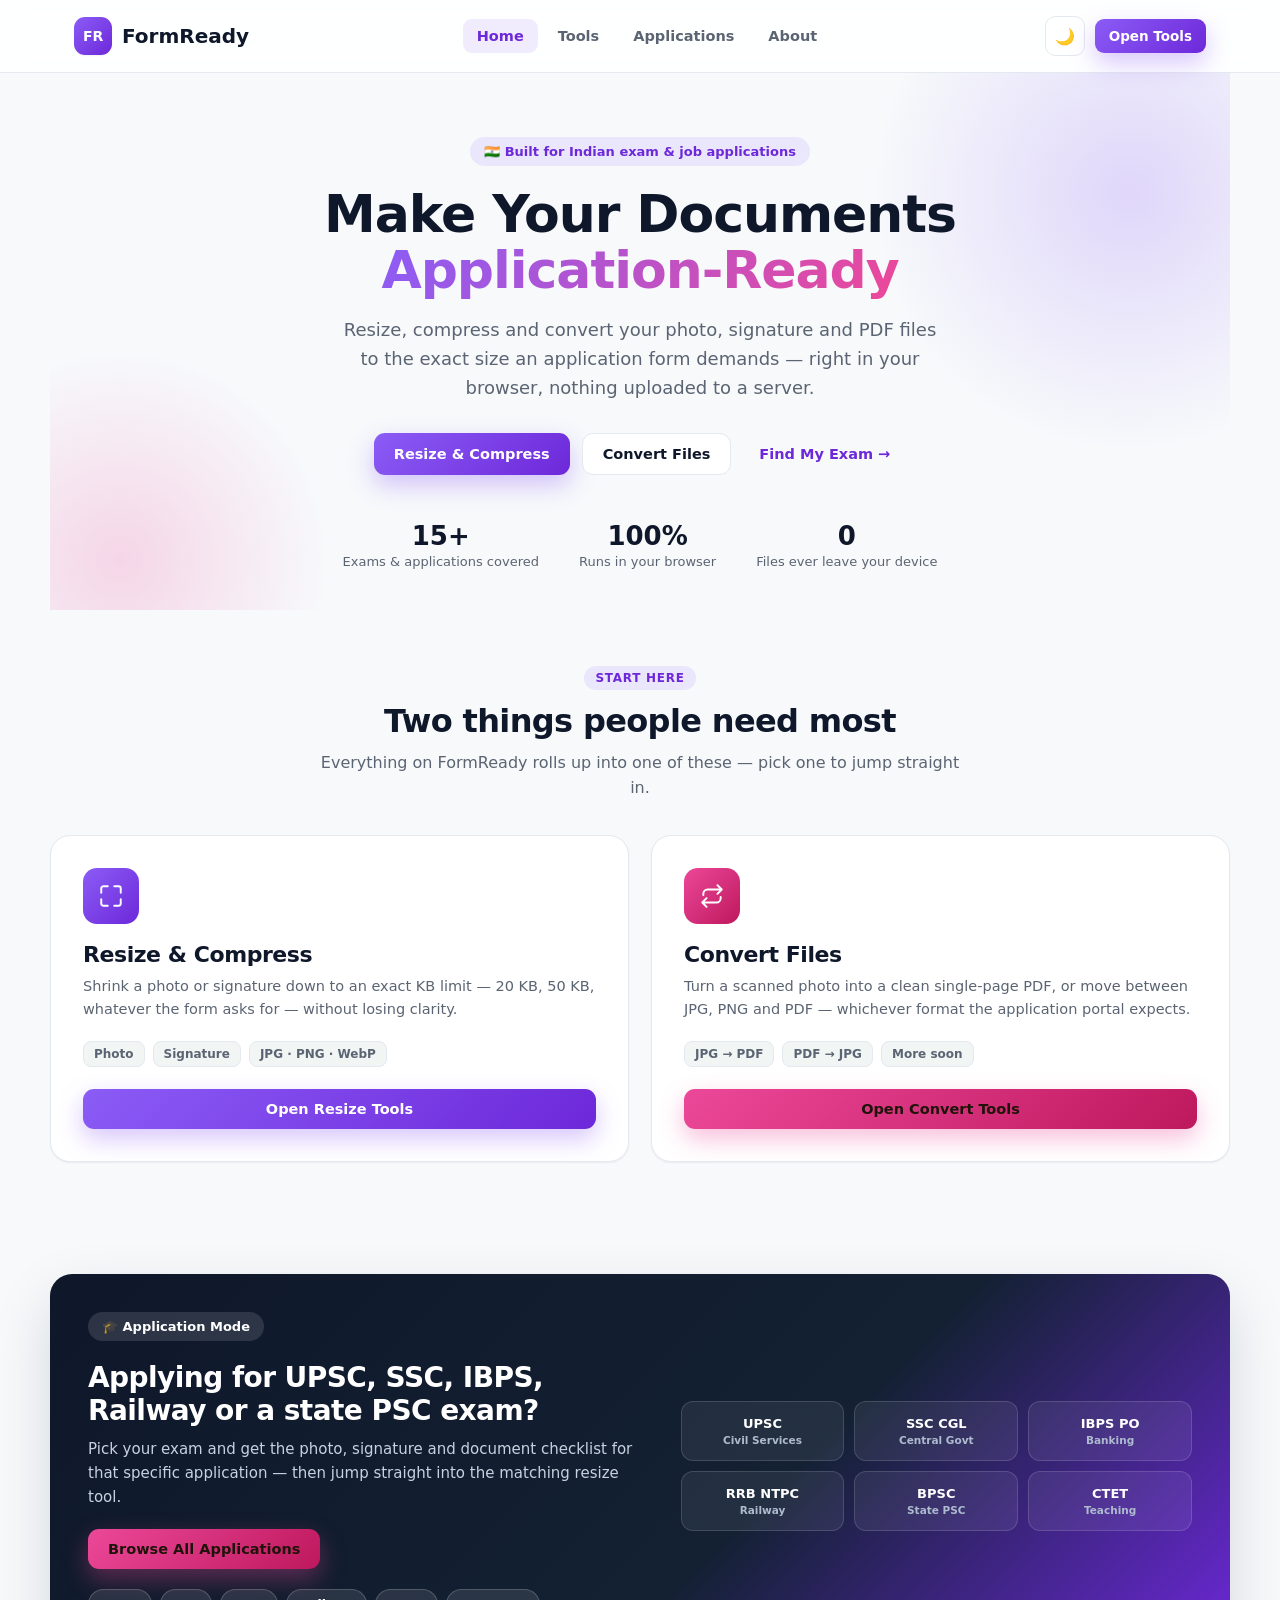
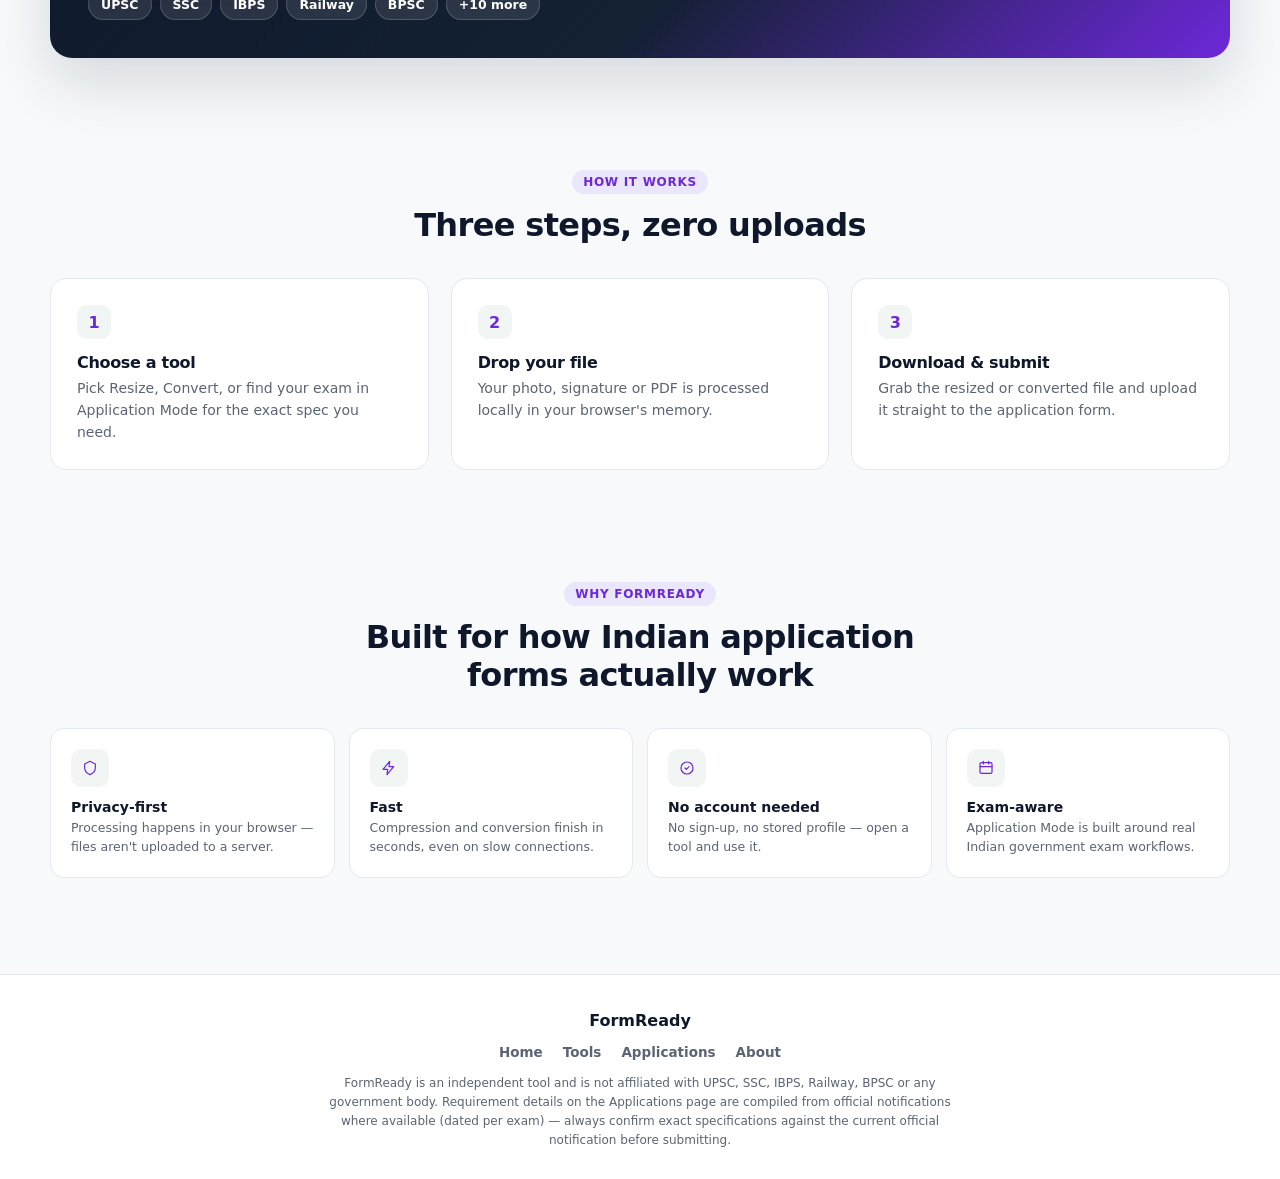
==== commit 2bc34c50: "Add exam urgency signals to Applications page and rebrand to violet/pink Applications page (benchmar" ====
--- a/index.html
+++ b/index.html
@@ -128,7 +128,7 @@
     <nav class="footer-links">
       <a href="index.html">Home</a><a href="tools.html">Tools</a><a href="applications.html">Applications</a><a href="about.html">About</a>
     </nav>
-    <p class="disclaimer">FormReady is an independent tool and is not affiliated with UPSC, SSC, IBPS, Railway, BPSC or any government body. Requirement details on the Applications page are placeholders — always confirm exact specifications against the current official notification before submitting.</p>
+    <p class="disclaimer">FormReady is an independent tool and is not affiliated with UPSC, SSC, IBPS, Railway, BPSC or any government body. Requirement details on the Applications page are compiled from official notifications where available (dated per exam) — always confirm exact specifications against the current official notification before submitting.</p>
   </div>
 </footer>
 
--- a/styles.css
+++ b/styles.css
@@ -1,10 +1,10 @@
 /* ===== FormReady design system ===== */
 :root{
-  --brand:#0d9488;
-  --brand-dark:#0f766e;
-  --brand-light:#5eead4;
-  --accent:#f59e0b;
-  --accent-dark:#b45309;
+  --brand:#8b5cf6;
+  --brand-dark:#6d28d9;
+  --brand-light:#ddd6fe;
+  --accent:#ec4899;
+  --accent-dark:#be185d;
   --ink:#0f172a;
   --muted:#5b6472;
   --line:#e4e8ef;
@@ -22,11 +22,11 @@
   color-scheme:light;
 }
 :root[data-theme="dark"]{
-  --brand:#2dd4bf;
-  --brand-dark:#14b8a6;
-  --brand-light:#99f6e4;
-  --accent:#fbbf24;
-  --accent-dark:#f59e0b;
+  --brand:#a78bfa;
+  --brand-dark:#8b5cf6;
+  --brand-light:#ddd6fe;
+  --accent:#f472b6;
+  --accent-dark:#ec4899;
   --ink:#eef2f7;
   --muted:#9aa5b4;
   --line:#263041;
@@ -164,22 +164,47 @@
 .dropzone .small{font-size:12px;color:var(--muted);margin-top:8px}
 
 /* ---------- applications page ---------- */
-.filter-bar{display:flex;gap:10px;flex-wrap:wrap;align-items:center;justify-content:space-between;margin-bottom:22px}
+.trust-bar{display:flex;gap:10px;flex-wrap:wrap;align-items:center;justify-content:center;font-size:13px;color:var(--muted);background:var(--surface-2);border:1px solid var(--line);border-radius:11px;padding:10px 16px;margin-bottom:18px}
+.trust-bar b{color:var(--ink)}
+.trust-bar b.pos{color:var(--success)}
+.trust-bar .sep{opacity:.5}
+.filter-bar{display:flex;gap:10px;flex-wrap:wrap;align-items:center;justify-content:space-between;margin-bottom:14px}
 .search-input{flex:1;min-width:220px;border:1.5px solid var(--line);border-radius:11px;padding:12px 16px;background:var(--surface);font-size:14.5px}
 .cat-tabs{display:flex;gap:8px;flex-wrap:wrap}
+.trend-row{display:flex;gap:8px;align-items:center;flex-wrap:wrap;margin-bottom:22px}
+.trend-label{font-size:12.5px;color:var(--muted);font-weight:700;margin-right:2px}
+.trend-chip{border:1px dashed var(--line);background:transparent;color:var(--muted);font-size:12.5px;font-weight:600;padding:5px 12px;border-radius:999px;cursor:pointer;transition:all .15s}
+.trend-chip:hover{border-color:var(--brand);border-style:solid;color:var(--brand-dark);background:color-mix(in srgb,var(--brand) 8%,transparent)}
 .exam-grid{display:grid;grid-template-columns:repeat(3,1fr);gap:16px}
 .exam-card{background:var(--surface);border:1px solid var(--line);border-radius:16px;padding:20px;cursor:pointer;transition:box-shadow .2s,transform .2s}
 .exam-card:hover{box-shadow:var(--shadow-md);transform:translateY(-2px)}
 .exam-card .exam-badge{width:44px;height:44px;border-radius:11px;background:linear-gradient(135deg,var(--brand),var(--brand-dark));color:#fff;display:flex;align-items:center;justify-content:center;font-weight:800;font-size:13px;margin-bottom:12px}
+.exam-card .exam-badge.cat-central{background:linear-gradient(135deg,#0d9488,#0f766e)}
+.exam-card .exam-badge.cat-banking{background:linear-gradient(135deg,#2563eb,#1d4ed8)}
+.exam-card .exam-badge.cat-railway{background:linear-gradient(135deg,#f59e0b,#b45309)}
+.exam-card .exam-badge.cat-defence{background:linear-gradient(135deg,#64748b,#334155)}
+.exam-card .exam-badge.cat-state{background:linear-gradient(135deg,#eab308,#a16207)}
+.exam-card .exam-badge.cat-teaching{background:linear-gradient(135deg,#db2777,#9d174d)}
 .exam-card h3{font-size:15.5px;margin-bottom:4px}
-.exam-card .cat{font-size:11.5px;font-weight:700;color:var(--muted);text-transform:uppercase;letter-spacing:.03em}
+.exam-card .cat{font-size:11.5px;font-weight:700;color:var(--muted);text-transform:uppercase;letter-spacing:.03em;margin-bottom:10px}
+.status-pill{display:inline-flex;align-items:center;gap:6px;font-size:11.5px;font-weight:800;padding:4px 10px;border-radius:999px}
+.status-pill::before{content:"";width:6px;height:6px;border-radius:50%;background:currentColor;flex:none}
+.status-pill.open{background:color-mix(in srgb,var(--success) 15%,transparent);color:var(--success)}
+.status-pill.closed{background:color-mix(in srgb,var(--danger) 12%,transparent);color:var(--danger)}
+.status-pill.urgent{background:color-mix(in srgb,var(--accent) 20%,transparent);color:var(--accent-dark)}
+.status-pill.expected{background:color-mix(in srgb,var(--brand) 14%,transparent);color:var(--brand-dark)}
+.status-pill.lg{font-size:13px;padding:6px 14px}
+.breadcrumb{display:flex;gap:8px;align-items:center;font-size:12.5px;color:var(--muted);margin-bottom:14px}
+.breadcrumb a{color:var(--muted);text-decoration:none}
+.breadcrumb a:hover{color:var(--brand-dark)}
+.breadcrumb span:last-child{color:var(--ink);font-weight:700}
 .exam-detail{display:none;margin-top:26px;background:var(--surface);border:1px solid var(--line);border-radius:18px;padding:28px}
 .exam-detail.open{display:block}
-.exam-detail .spec-grid{display:grid;grid-template-columns:repeat(3,1fr);gap:14px;margin:18px 0}
+.exam-detail .spec-grid{display:grid;grid-template-columns:repeat(auto-fit,minmax(220px,1fr));gap:14px;margin:18px 0}
 .spec{background:var(--surface-2);border-radius:12px;padding:16px}
 .spec b{display:block;font-size:13px;margin-bottom:4px}
-.spec span{font-size:12.5px;color:var(--muted)}
-.notice-box{background:color-mix(in srgb,var(--accent) 14%,transparent);border:1px solid color-mix(in srgb,var(--accent) 35%,transparent);color:var(--accent-dark);font-size:13px;padding:12px 14px;border-radius:10px;line-height:1.5}
+.spec span{font-size:12.5px;color:var(--muted);line-height:1.5}
+.notice-box{background:color-mix(in srgb,var(--accent) 14%,transparent);border:1px solid color-mix(in srgb,var(--accent) 35%,transparent);color:var(--accent-dark);font-size:13px;padding:12px 14px;border-radius:10px;line-height:1.6}
 
 /* ---------- benefits ---------- */
 .benefit-grid{display:grid;grid-template-columns:repeat(4,1fr);gap:14px}
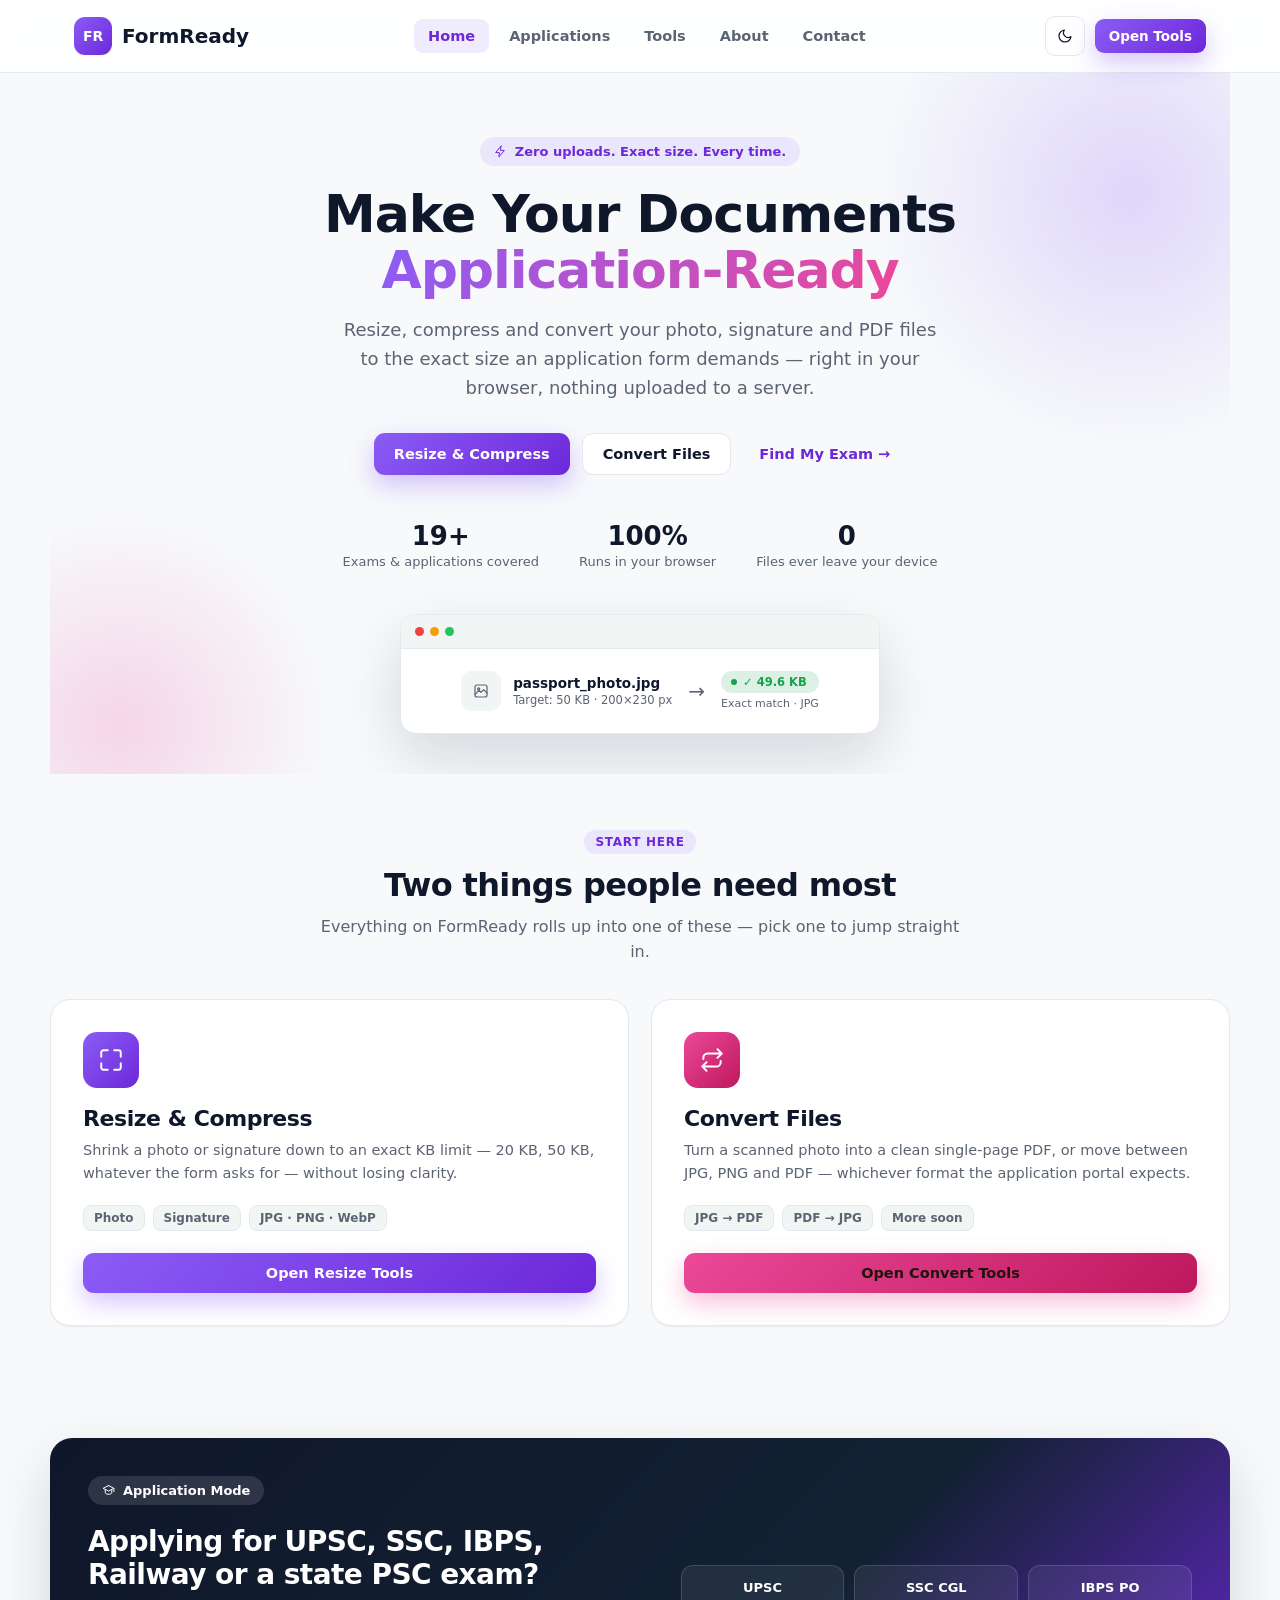
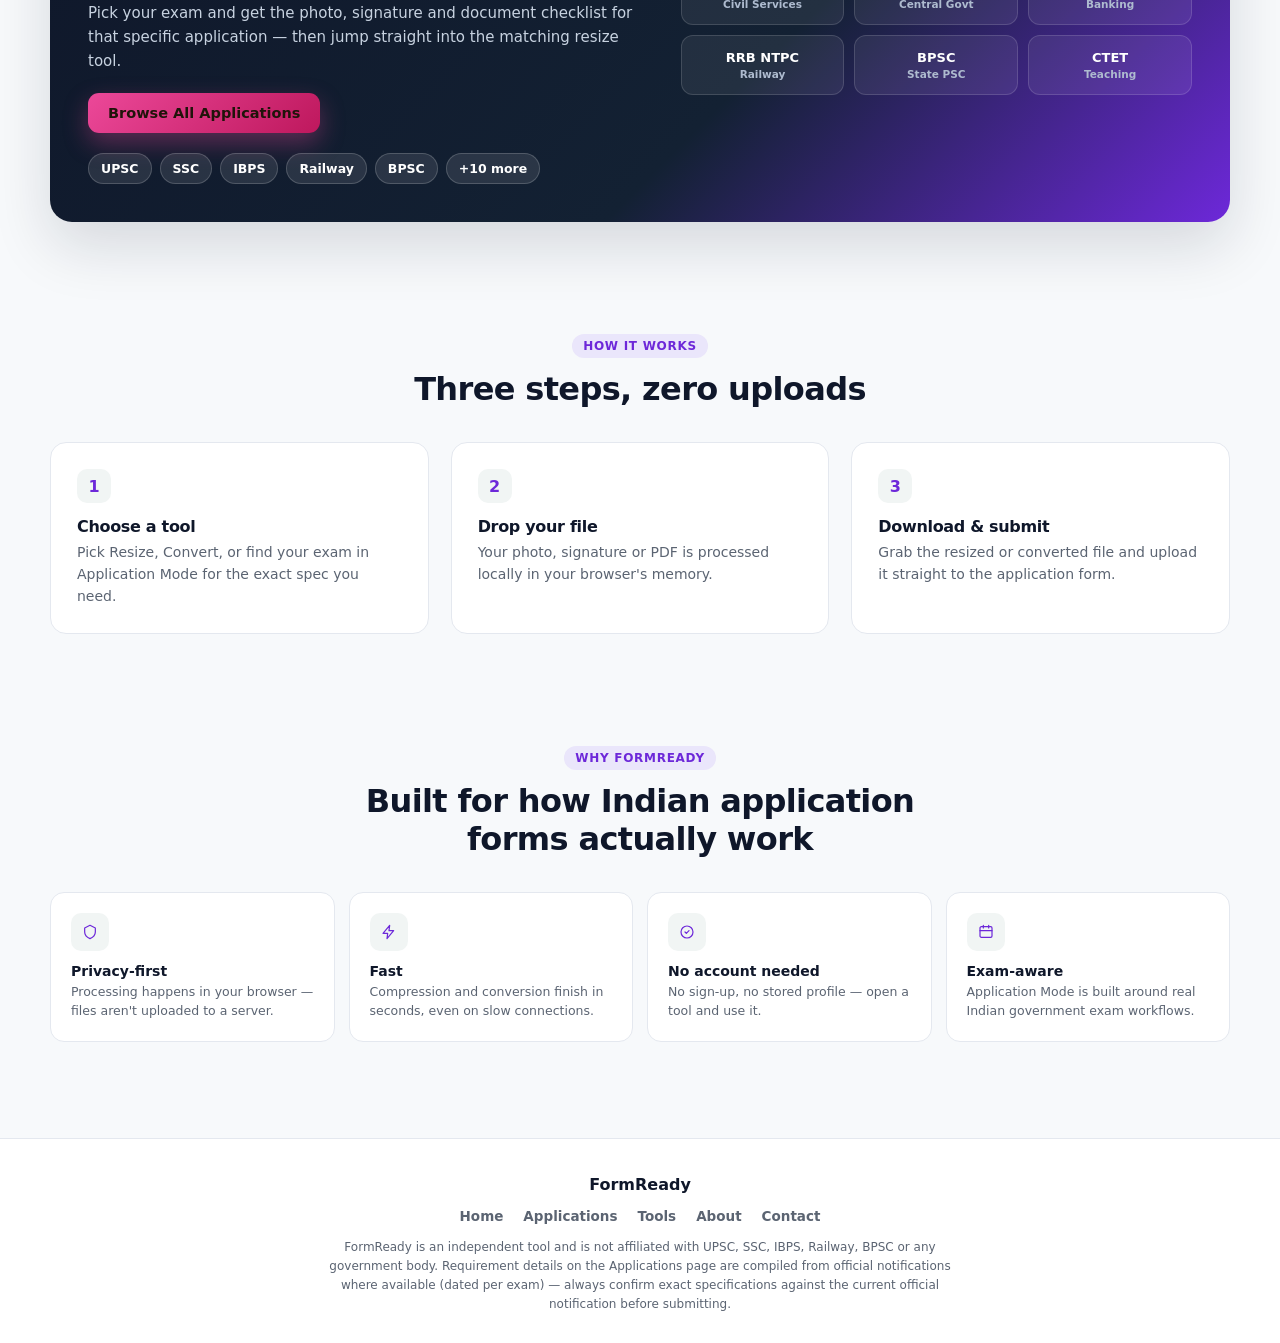
==== commit 5508e468: "Add PDF tools, eligibility checker, Contact page, and site-wide polish pass New features: - Real PDF" ====
--- a/index.html
+++ b/index.html
@@ -4,6 +4,17 @@
 <meta charset="utf-8">
 <meta name="viewport" content="width=device-width,initial-scale=1">
 <title>FormReady — Resize, Compress & Convert Documents for Applications</title>
+<link rel="icon" type="image/svg+xml" href="favicon.svg">
+<meta property="og:type" content="website">
+<meta property="og:site_name" content="FormReady">
+<meta property="og:title" content="FormReady — Make Your Documents Application-Ready">
+<meta property="og:description" content="Resize, compress and convert your photo, signature and PDF files to the exact size an application form demands — 100% in your browser, nothing uploaded to a server.">
+<meta property="og:image" content="og-image.png">
+<meta name="twitter:card" content="summary_large_image">
+<meta name="twitter:title" content="FormReady — Make Your Documents Application-Ready">
+<meta name="twitter:description" content="Resize, compress and convert your photo, signature and PDF files to the exact size an application form demands — 100% in your browser, nothing uploaded to a server.">
+<meta name="twitter:image" content="og-image.png">
+<!-- TODO once deployed to a real domain: some crawlers (esp. Facebook/WhatsApp) require absolute URLs for og:image and og:url to resolve reliably — swap "og-image.png" for "https://yourdomain.com/og-image.png" and add og:url once you have one. -->
 <link rel="stylesheet" href="styles.css">
 </head>
 <body>
@@ -13,12 +24,13 @@
     <a href="index.html" class="brand"><span class="brand-mark">FR</span>FormReady</a>
     <nav class="main-nav" id="mainNav">
       <a href="index.html" aria-current="page">Home</a>
+      <a href="applications.html">Applications</a>
       <a href="tools.html">Tools</a>
-      <a href="applications.html">Applications</a>
       <a href="about.html">About</a>
+      <a href="contact.html">Contact</a>
     </nav>
     <div class="header-actions">
-      <button class="icon-btn" id="themeToggle" aria-label="Toggle dark mode">🌙</button>
+      <button class="icon-btn" id="themeToggle" aria-label="Toggle dark mode"></button>
       <a href="tools.html" class="btn btn-primary btn-sm">Open Tools</a>
       <button class="icon-btn nav-toggle" id="navToggle" aria-label="Menu">☰</button>
     </div>
@@ -28,7 +40,7 @@
 <main>
   <section class="hero wrap">
     <div class="hero-inner">
-      <span class="eyebrow">🇮🇳 Built for Indian exam & job applications</span>
+      <span class="eyebrow"><svg class="icon" viewBox="0 0 24 24" width="14" height="14"><path d="M13 2 3 14h7l-1 8 10-12h-7l1-8z"/></svg> Zero uploads. Exact size. Every time.</span>
       <h1>Make Your Documents<br><span class="grad">Application-Ready</span></h1>
       <p class="lead">Resize, compress and convert your photo, signature and PDF files to the exact size an application form demands — right in your browser, nothing uploaded to a server.</p>
       <div class="hero-cta">
@@ -37,9 +49,25 @@
         <a href="applications.html" class="btn btn-ghost">Find My Exam →</a>
       </div>
       <div class="stat-row">
-        <div class="stat"><b>15+</b><span>Exams & applications covered</span></div>
+        <div class="stat"><b>19+</b><span>Exams & applications covered</span></div>
         <div class="stat"><b>100%</b><span>Runs in your browser</span></div>
         <div class="stat"><b>0</b><span>Files ever leave your device</span></div>
+      </div>
+      <div class="hero-preview">
+        <div class="preview-frame">
+          <div class="preview-chrome"><span></span><span></span><span></span></div>
+          <div class="preview-body">
+            <div class="preview-file">
+              <div class="preview-file-icon"><svg class="icon" viewBox="0 0 24 24" width="20" height="20"><rect x="3" y="3" width="18" height="18" rx="3"/><circle cx="8.5" cy="9" r="1.6"/><path d="M21 15l-5-5-4 4-3-3-6 6"/></svg></div>
+              <div><b>passport_photo.jpg</b><span>Target: 50 KB · 200×230 px</span></div>
+            </div>
+            <div class="preview-arrow">→</div>
+            <div class="preview-result">
+              <span class="status-pill open">✓ 49.6 KB</span>
+              <span class="preview-note">Exact match · JPG</span>
+            </div>
+          </div>
+        </div>
       </div>
     </div>
   </section>
@@ -75,7 +103,7 @@
   <section class="section wrap">
     <div class="appmode-banner">
       <div>
-        <span class="eyebrow" style="background:rgba(255,255,255,.12);color:#fff">🎓 Application Mode</span>
+        <span class="eyebrow" style="background:rgba(255,255,255,.12);color:#fff"><svg class="icon" viewBox="0 0 24 24" width="14" height="14"><path d="M12 3L2 8l10 5 10-5-10-5z"/><path d="M6 10.5V16c0 1.5 2.5 3 6 3s6-1.5 6-3v-5.5"/><path d="M22 8v6"/></svg> Application Mode</span>
         <h2>Applying for UPSC, SSC, IBPS, Railway or a state PSC exam?</h2>
         <p>Pick your exam and get the photo, signature and document checklist for that specific application — then jump straight into the matching resize tool.</p>
         <div class="hero-cta" style="justify-content:flex-start">
@@ -126,7 +154,7 @@
   <div class="wrap footer-inner">
     <div class="footer-brand">FormReady</div>
     <nav class="footer-links">
-      <a href="index.html">Home</a><a href="tools.html">Tools</a><a href="applications.html">Applications</a><a href="about.html">About</a>
+      <a href="index.html">Home</a><a href="applications.html">Applications</a><a href="tools.html">Tools</a><a href="about.html">About</a><a href="contact.html">Contact</a>
     </nav>
     <p class="disclaimer">FormReady is an independent tool and is not affiliated with UPSC, SSC, IBPS, Railway, BPSC or any government body. Requirement details on the Applications page are compiled from official notifications where available (dated per exam) — always confirm exact specifications against the current official notification before submitting.</p>
   </div>
--- a/styles.css
+++ b/styles.css
@@ -98,6 +98,22 @@
 .stat b{display:block;font-size:26px;color:var(--ink)}
 .stat span{font-size:13px;color:var(--muted)}
 
+.hero-preview{margin-top:44px;display:flex;justify-content:center}
+.preview-frame{background:var(--surface);border:1px solid var(--line);border-radius:16px;box-shadow:var(--shadow-lg);max-width:480px;width:100%;overflow:hidden;text-align:left}
+.preview-chrome{display:flex;gap:6px;padding:12px 14px;background:var(--surface-2);border-bottom:1px solid var(--line)}
+.preview-chrome span{width:9px;height:9px;border-radius:50%;display:inline-block}
+.preview-chrome span:nth-child(1){background:#ef4444}
+.preview-chrome span:nth-child(2){background:#f59e0b}
+.preview-chrome span:nth-child(3){background:#22c55e}
+.preview-body{padding:22px 24px;display:flex;align-items:center;gap:16px;flex-wrap:wrap;justify-content:center}
+.preview-file{display:flex;align-items:center;gap:12px}
+.preview-file-icon{width:40px;height:40px;border-radius:10px;background:var(--surface-2);display:flex;align-items:center;justify-content:center;color:var(--muted);flex:none}
+.preview-file b{display:block;font-size:13.5px}
+.preview-file span{display:block;font-size:11.5px;color:var(--muted);margin-top:2px}
+.preview-arrow{color:var(--muted);font-size:20px;flex:none}
+.preview-result{display:flex;flex-direction:column;gap:4px}
+.preview-note{font-size:11px;color:var(--muted)}
+
 /* ---------- section shell ---------- */
 .section{padding:56px 0}
 .section-head{text-align:center;max-width:640px;margin:0 auto 34px}
@@ -162,6 +178,18 @@
 .dropzone .cloud{font-size:34px;color:var(--brand)}
 .dropzone strong{display:block;font-size:16px;margin:8px 0 4px}
 .dropzone .small{font-size:12px;color:var(--muted);margin-top:8px}
+
+/* ---------- eligibility checker ---------- */
+.elig-card{background:var(--surface);border:1px solid var(--line);border-radius:18px;padding:28px;margin-bottom:26px;box-shadow:var(--shadow-sm)}
+.elig-head{margin-bottom:18px}
+.elig-head h2{font-size:22px;margin:8px 0 6px}
+.elig-head p{color:var(--muted);font-size:14px}
+.elig-form{display:grid;grid-template-columns:repeat(auto-fit,minmax(170px,1fr));gap:14px;margin-bottom:10px}
+.elig-form .row{margin:0;flex-direction:column;align-items:stretch;gap:6px}
+.elig-form label{font-size:12px;font-weight:700;color:var(--muted)}
+.elig-hint{font-size:11.5px;color:var(--muted);line-height:1.5;margin-bottom:16px}
+.elig-row{display:flex;align-items:center;justify-content:space-between;gap:12px;background:var(--surface-2);border-radius:12px;padding:14px 16px;margin-bottom:10px;flex-wrap:wrap}
+.elig-exam{font-weight:700;font-size:14px;flex:1;min-width:140px}
 
 /* ---------- applications page ---------- */
 .trust-bar{display:flex;gap:10px;flex-wrap:wrap;align-items:center;justify-content:center;font-size:13px;color:var(--muted);background:var(--surface-2);border:1px solid var(--line);border-radius:11px;padding:10px 16px;margin-bottom:18px}
@@ -185,6 +213,7 @@
 .exam-card .exam-badge.cat-defence{background:linear-gradient(135deg,#64748b,#334155)}
 .exam-card .exam-badge.cat-state{background:linear-gradient(135deg,#eab308,#a16207)}
 .exam-card .exam-badge.cat-teaching{background:linear-gradient(135deg,#db2777,#9d174d)}
+.exam-card .exam-badge.cat-highered{background:linear-gradient(135deg,#06b6d4,#0e7490)}
 .exam-card h3{font-size:15.5px;margin-bottom:4px}
 .exam-card .cat{font-size:11.5px;font-weight:700;color:var(--muted);text-transform:uppercase;letter-spacing:.03em;margin-bottom:10px}
 .status-pill{display:inline-flex;align-items:center;gap:6px;font-size:11.5px;font-weight:800;padding:4px 10px;border-radius:999px}
@@ -205,6 +234,16 @@
 .spec b{display:block;font-size:13px;margin-bottom:4px}
 .spec span{font-size:12.5px;color:var(--muted);line-height:1.5}
 .notice-box{background:color-mix(in srgb,var(--accent) 14%,transparent);border:1px solid color-mix(in srgb,var(--accent) 35%,transparent);color:var(--accent-dark);font-size:13px;padding:12px 14px;border-radius:10px;line-height:1.6}
+.detail-tabs{display:flex;gap:8px;margin:18px 0 4px}
+.fill-intro{font-size:12.5px;color:var(--muted);line-height:1.6;margin-bottom:14px;padding:10px 12px;background:var(--surface-2);border-radius:10px}
+.fill-guide{display:none;margin:4px 0 18px}
+.fill-row{background:var(--surface-2);border-radius:12px;padding:14px 16px;margin-bottom:10px}
+.fill-field{font-size:11.5px;font-weight:800;text-transform:uppercase;letter-spacing:.03em;color:var(--brand-dark);margin-bottom:6px}
+:root[data-theme="dark"] .fill-field{color:var(--brand-light)}
+.fill-body{font-size:13px;line-height:1.7;color:var(--ink)}
+.fill-body b{font-weight:700;color:var(--muted);font-size:12px}
+.fill-note{color:var(--muted);font-size:12.5px;margin-top:2px}
+.fill-note.warn{color:var(--accent-dark);font-weight:600}
 
 /* ---------- benefits ---------- */
 .benefit-grid{display:grid;grid-template-columns:repeat(4,1fr);gap:14px}
@@ -217,7 +256,9 @@
 .about-hero{text-align:center;max-width:680px;margin:0 auto}
 .value-grid{display:grid;grid-template-columns:repeat(3,1fr);gap:18px;margin-top:20px}
 .value-card{background:var(--surface);border:1px solid var(--line);border-radius:16px;padding:24px}
-.value-card h3{font-size:16px;margin-bottom:8px}
+.value-card h3{font-size:16px;margin-bottom:8px;display:flex;align-items:center;gap:8px}
+.value-card h3 .icon{flex:none;color:var(--brand-dark)}
+:root[data-theme="dark"] .value-card h3 .icon{color:var(--brand-light)}
 .value-card p{color:var(--muted);font-size:14px;line-height:1.6}
 .roadmap{list-style:none;margin:0;padding:0;display:grid;gap:10px}
 .roadmap li{display:flex;gap:10px;align-items:flex-start;background:var(--surface);border:1px solid var(--line);border-radius:12px;padding:14px 16px;font-size:14px}
@@ -241,7 +282,7 @@
 .close{border:0;background:var(--surface-2);width:32px;height:32px;border-radius:9px;font-size:18px;cursor:pointer;color:var(--muted)}
 .modal-sub{color:var(--muted);font-size:13.5px;margin-bottom:18px}
 .row{display:flex;gap:10px;align-items:center;margin-top:12px}
-.row input[type=number],.row input[type=file]{flex:1;padding:11px;border:1px solid var(--line);border-radius:9px;background:var(--surface)}
+.row input[type=number],.row input[type=file],.row select{flex:1;padding:11px;border:1px solid var(--line);border-radius:9px;background:var(--surface)}
 .result{margin-top:18px;padding:16px;background:var(--surface-2);border-radius:12px;display:none}
 .previewImg{max-width:140px;max-height:120px;display:block;margin:0 auto 12px;border-radius:8px;box-shadow:var(--shadow-sm)}
 
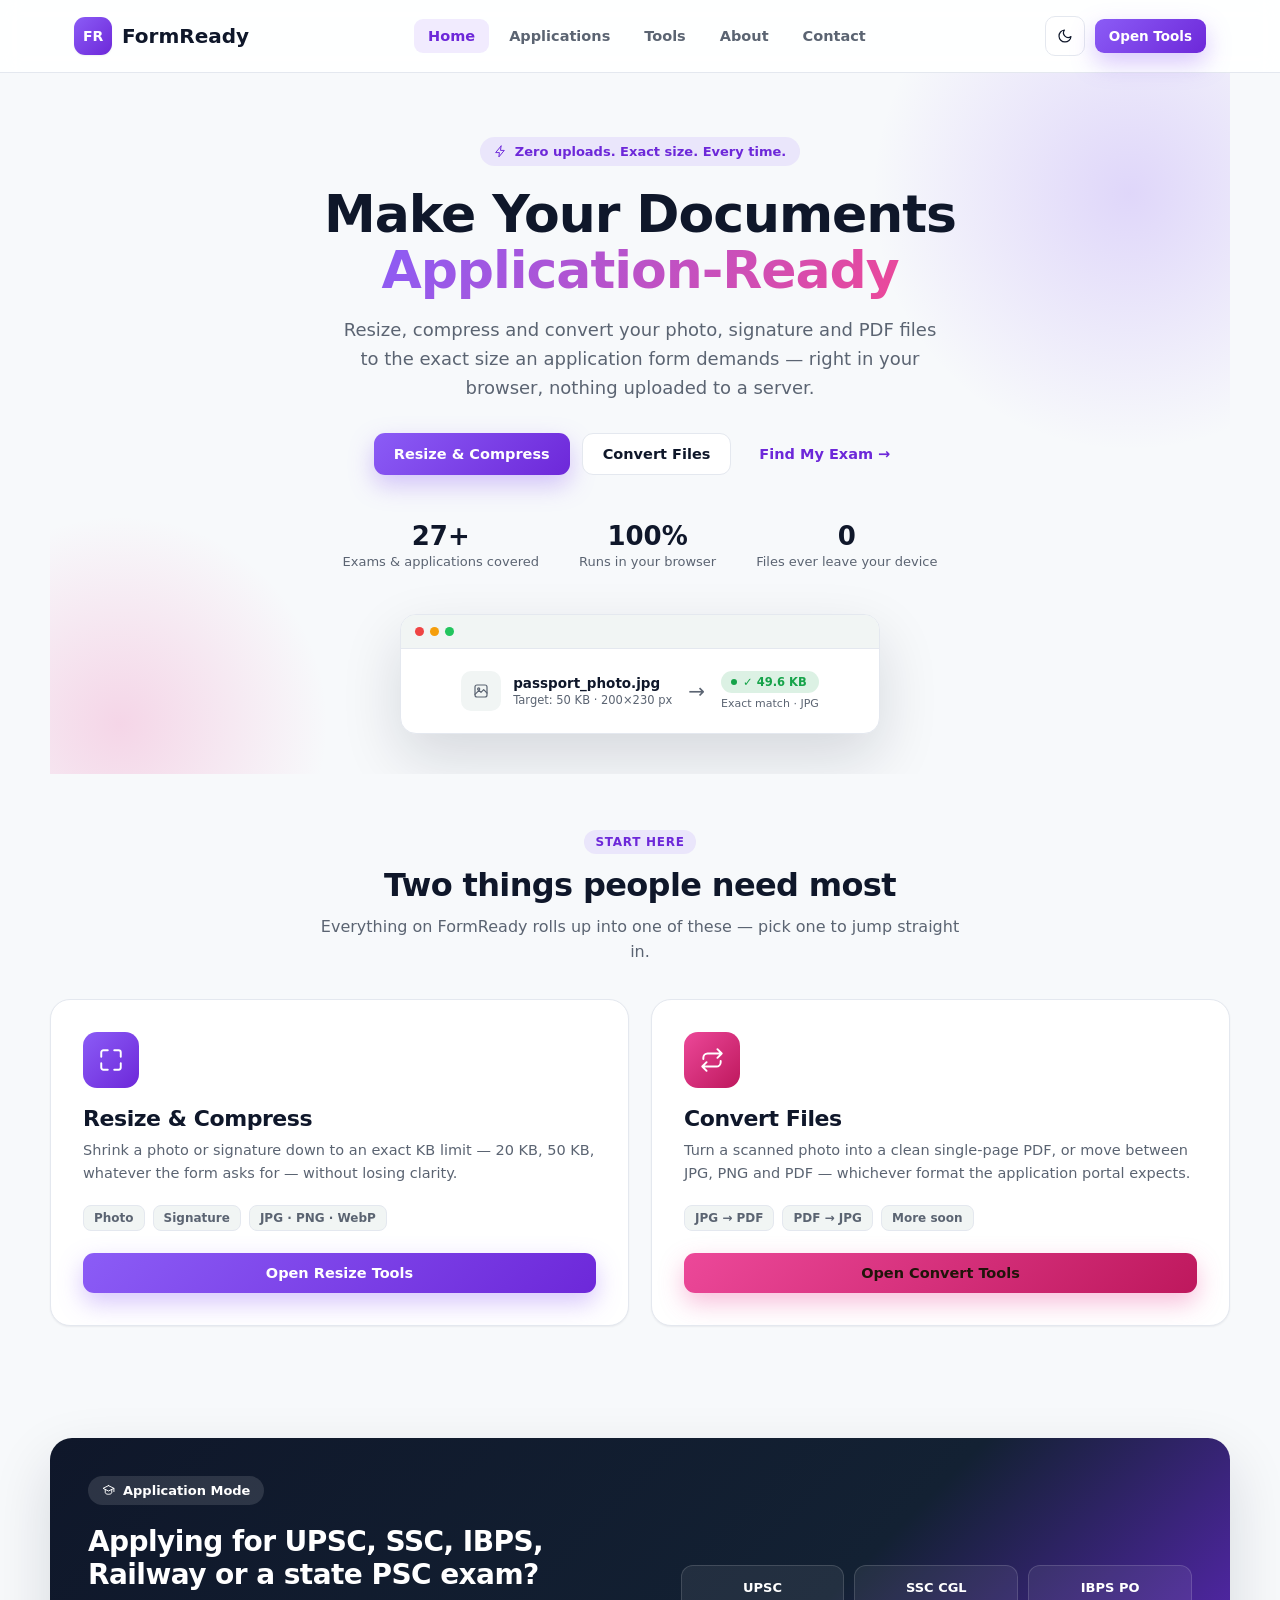
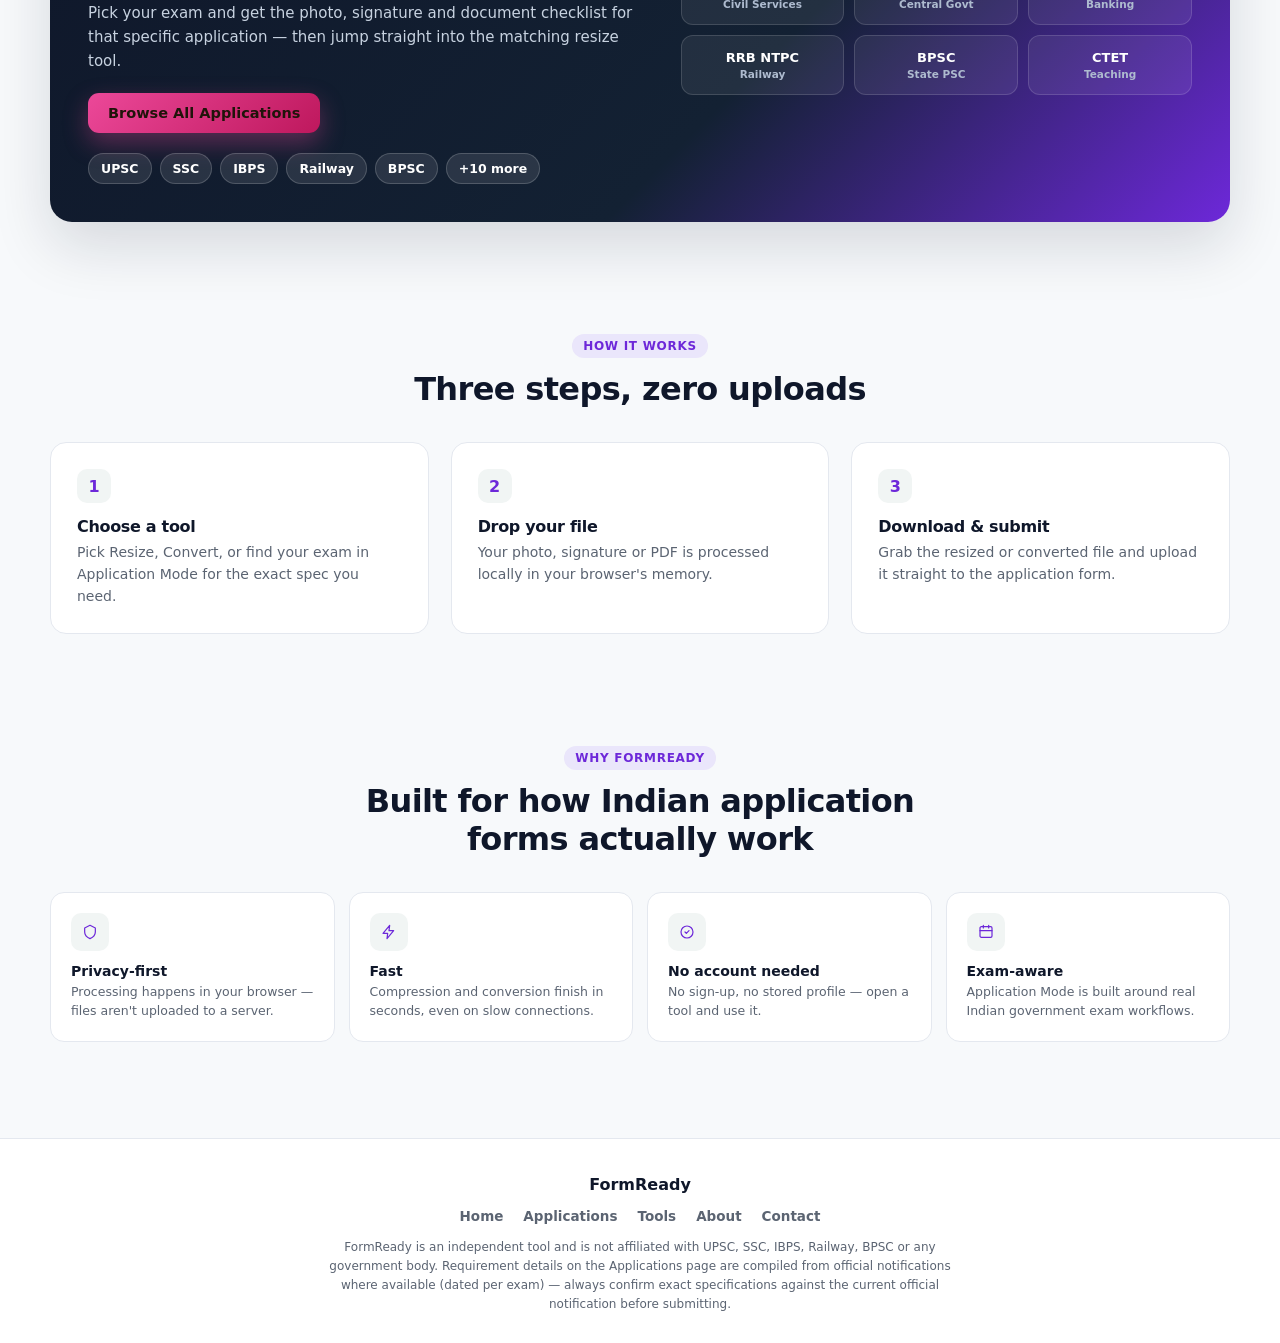
==== commit 5da3287a: "Expand eligibility checker to specialist officer and senior banking exams Adds 8 real, researched ex" ====
--- a/index.html
+++ b/index.html
@@ -49,7 +49,7 @@
         <a href="applications.html" class="btn btn-ghost">Find My Exam →</a>
       </div>
       <div class="stat-row">
-        <div class="stat"><b>19+</b><span>Exams & applications covered</span></div>
+        <div class="stat"><b>27+</b><span>Exams & applications covered</span></div>
         <div class="stat"><b>100%</b><span>Runs in your browser</span></div>
         <div class="stat"><b>0</b><span>Files ever leave your device</span></div>
       </div>
